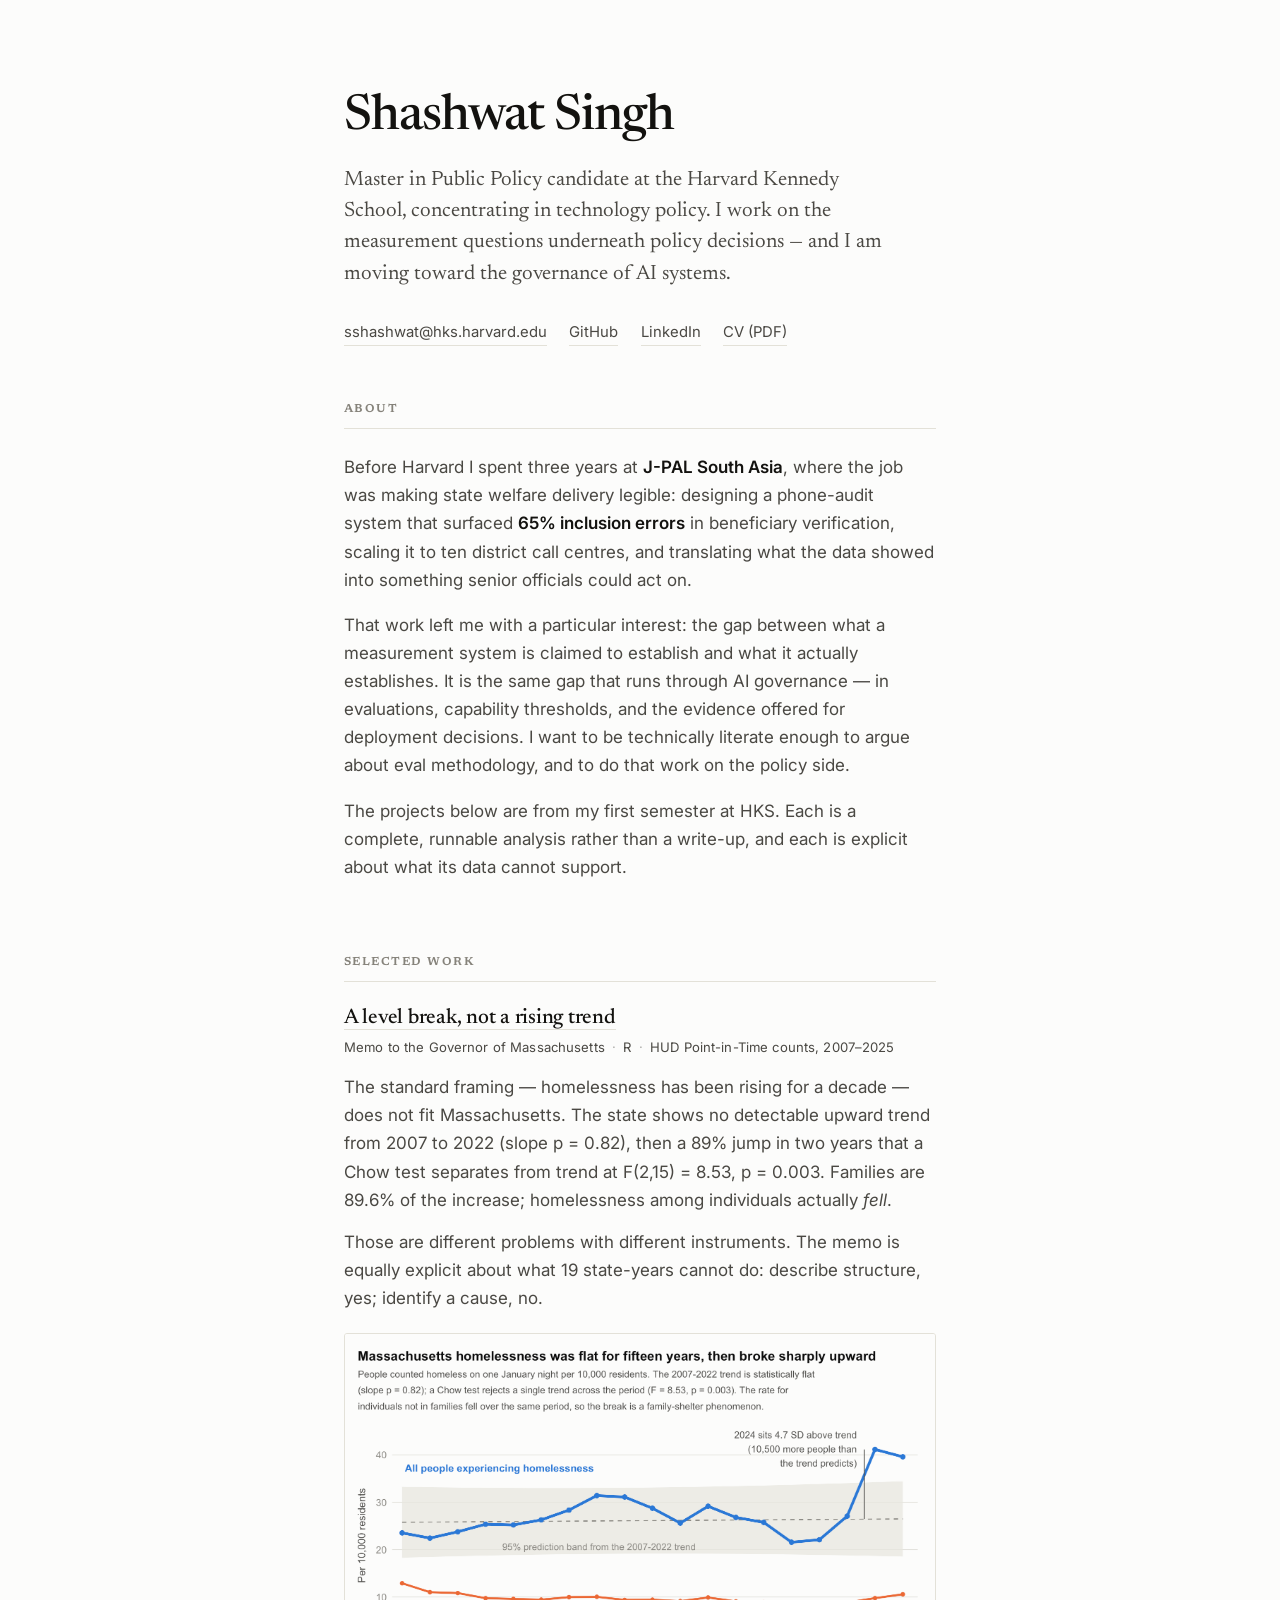
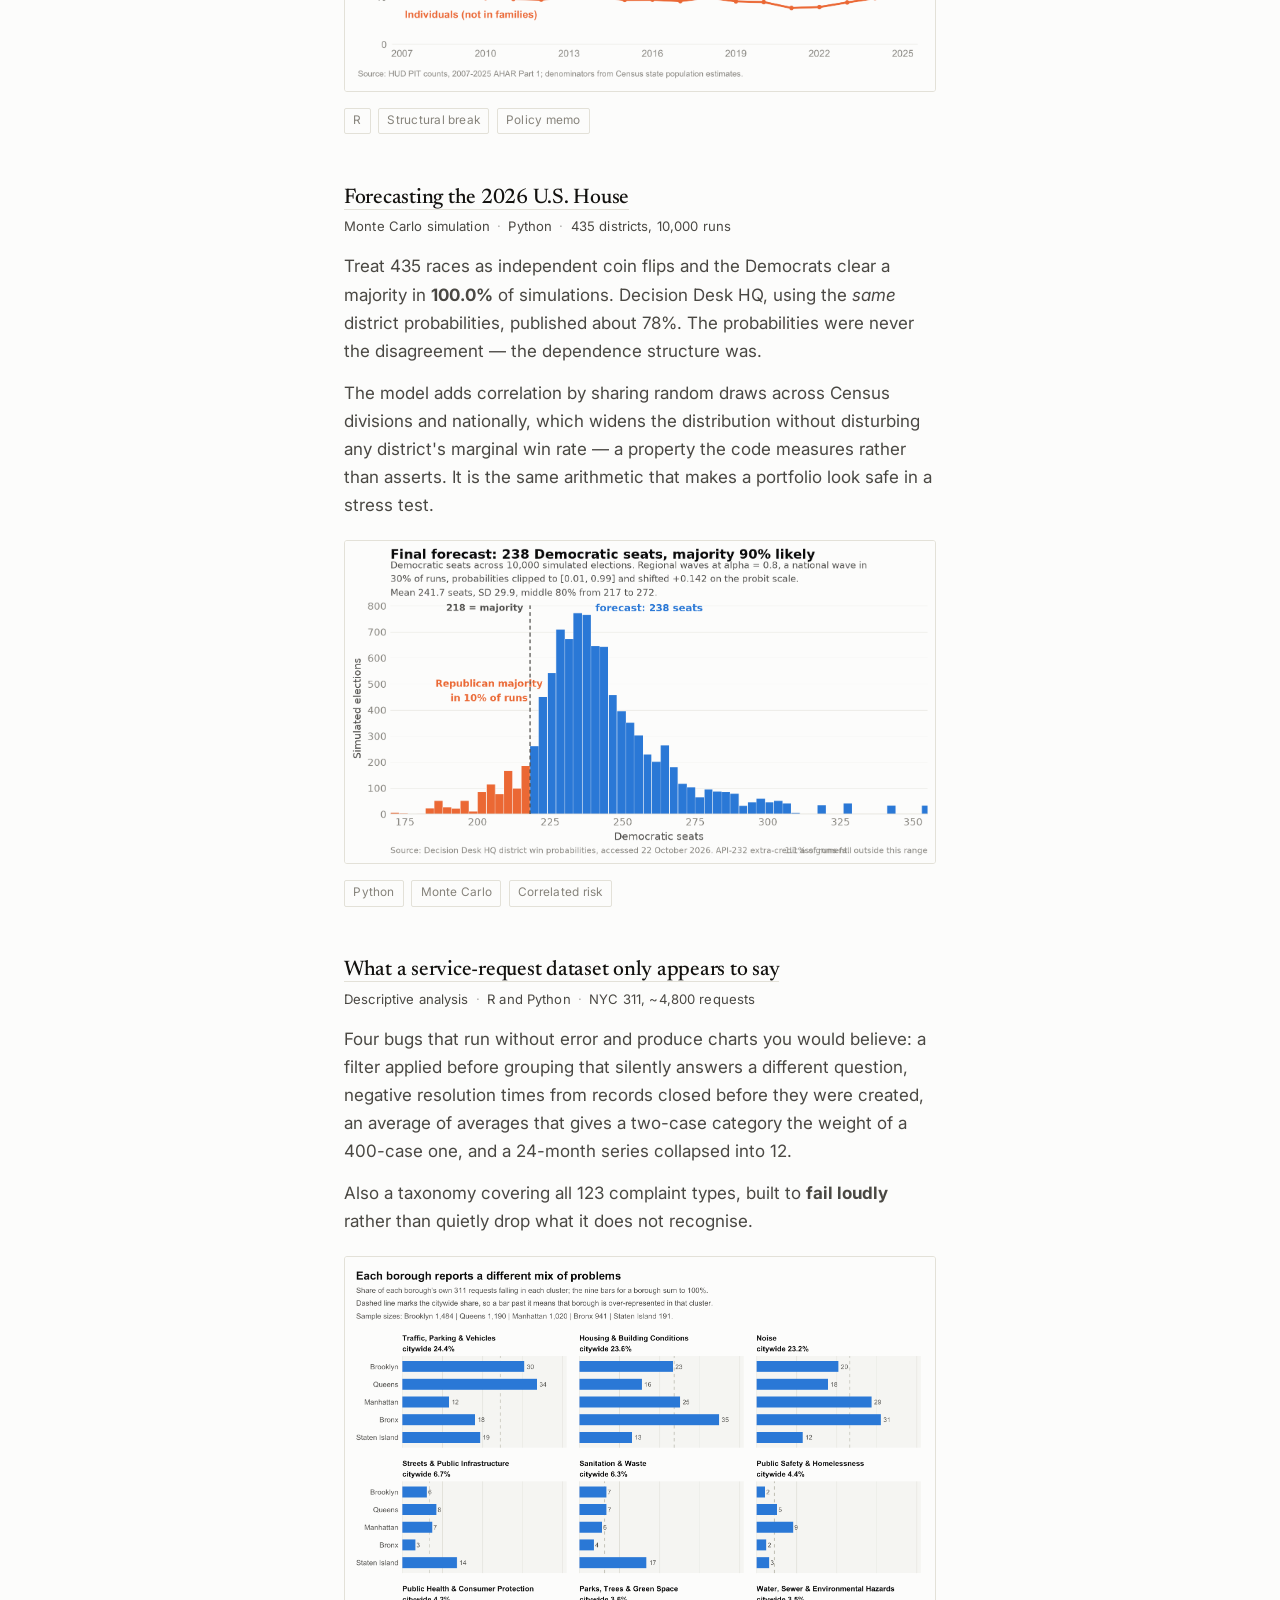
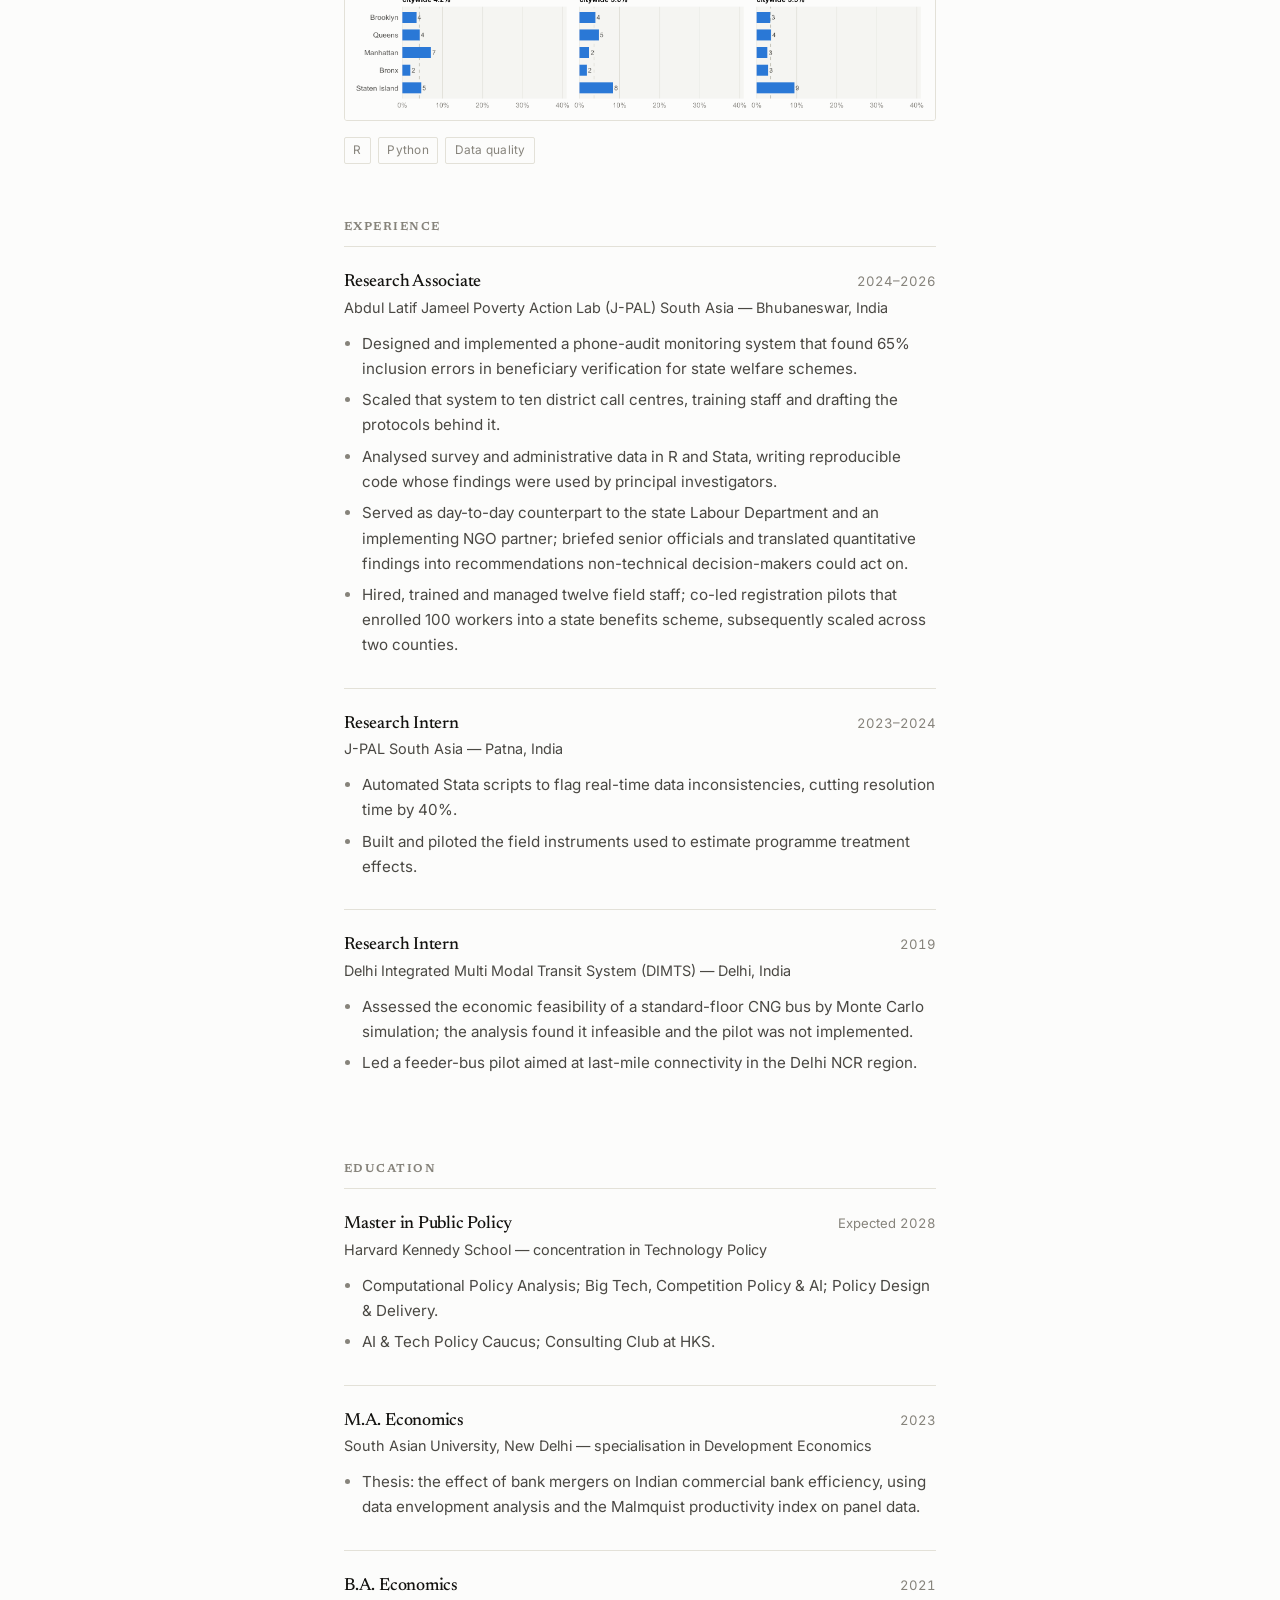
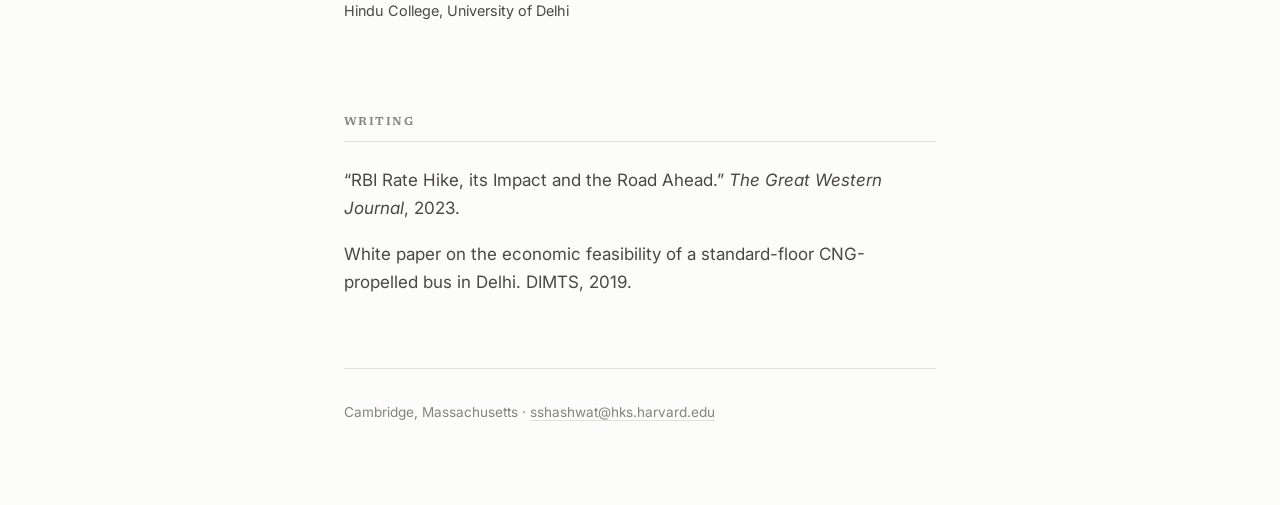
==== index.html @ 0c6632b8 "Initial commit" ====
<!doctype html>
<html lang="en">
<head>
<meta charset="utf-8">
<meta name="viewport" content="width=device-width, initial-scale=1">
<title>Shashwat Singh</title>
<meta name="description" content="Master in Public Policy candidate at the Harvard Kennedy School, working on technology policy and the measurement questions underneath it.">
<meta property="og:title" content="Shashwat Singh">
<meta property="og:description" content="Technology policy, quantitative evidence, and the governance of AI systems.">
<meta property="og:type" content="website">
<link rel="preconnect" href="https://fonts.googleapis.com">
<link rel="preconnect" href="https://fonts.gstatic.com" crossorigin>
<link href="https://fonts.googleapis.com/css2?family=Newsreader:ital,opsz,wght@0,6..72,400;0,6..72,500;0,6..72,600;1,6..72,400&family=Inter:wght@400;500;600&display=swap" rel="stylesheet">
<style>
:root{
  --surface:#fcfcfb; --surface-2:#f5f4f0; --ink:#13120f; --ink-2:#4a4843;
  --muted:#86837b; --rule:#e3e1d8; --accent:#2a78d6; --accent-2:#c4551f;
  --serif:"Newsreader",Georgia,"Times New Roman",serif;
  --sans:"Inter",-apple-system,BlinkMacSystemFont,"Segoe UI",Helvetica,Arial,sans-serif;
  --measure:40rem;
}
@media (prefers-color-scheme:dark){
  :root{
    --surface:#14140f; --surface-2:#1d1d17; --ink:#f2f0e9; --ink-2:#c3c0b5;
    --muted:#8b8880; --rule:#2f2f27; --accent:#7eb0ef; --accent-2:#e6904f;
  }
}
*{box-sizing:border-box}
html{-webkit-text-size-adjust:100%}
body{
  margin:0; background:var(--surface); color:var(--ink);
  font-family:var(--sans); font-size:17px; line-height:1.65;
  -webkit-font-smoothing:antialiased; font-feature-settings:"kern","liga";
}
.wrap{max-width:var(--measure); margin:0 auto; padding:0 1.5rem}
a{color:var(--accent); text-decoration:none; border-bottom:1px solid transparent; transition:border-color .15s ease}
a:hover{border-bottom-color:currentColor}
h1,h2,h3{font-family:var(--serif); font-weight:500; letter-spacing:-.012em; line-height:1.2; margin:0}

/* ---------- header ---------- */
header{padding:5.5rem 0 0}
h1{font-size:clamp(2.3rem,6.5vw,3.1rem); letter-spacing:-.022em}
.standfirst{
  font-family:var(--serif); font-size:clamp(1.12rem,2.6vw,1.3rem); line-height:1.5;
  color:var(--ink-2); margin:1.1rem 0 0; max-width:34rem;
}
.links{display:flex; flex-wrap:wrap; gap:.4rem 1.4rem; margin:1.9rem 0 0; font-size:.93rem}
.links a{color:var(--ink-2); border-bottom:1px solid var(--rule)}
.links a:hover{color:var(--accent); border-bottom-color:var(--accent)}

/* ---------- sections ---------- */
section{padding:3.6rem 0 0}
.label{
  font-size:.72rem; font-weight:600; letter-spacing:.13em; text-transform:uppercase;
  color:var(--muted); margin:0 0 1.5rem; padding-bottom:.7rem; border-bottom:1px solid var(--rule);
}
p{margin:0 0 1.1rem}
.prose{color:var(--ink-2)}
.prose strong{color:var(--ink); font-weight:600}

/* ---------- work ---------- */
.work{display:flex; flex-direction:column; gap:3.2rem}
.item h3{font-size:1.32rem; margin-bottom:.1rem}
.item h3 a{color:var(--ink); border-bottom:1px solid var(--rule)}
.item h3 a:hover{color:var(--accent); border-bottom-color:var(--accent)}
.meta{font-size:.82rem; color:var(--muted); margin:.35rem 0 .9rem; letter-spacing:.01em}
.meta .dot{opacity:.45; padding:0 .45rem}
.item p{color:var(--ink-2); margin-bottom:.9rem}
.thumb{
  display:block; margin:1.3rem 0 0; border:1px solid var(--rule); border-radius:3px;
  overflow:hidden; background:var(--surface-2);
}
.thumb img{display:block; width:100%; height:auto}
@media (prefers-color-scheme:dark){ .thumb img{opacity:.9} }
.tags{display:flex; flex-wrap:wrap; gap:.45rem; margin:1rem 0 0}
.tag{
  font-size:.74rem; letter-spacing:.02em; color:var(--muted);
  border:1px solid var(--rule); border-radius:2px; padding:.16rem .52rem;
}

/* ---------- experience ---------- */
.role{padding:1.5rem 0; border-top:1px solid var(--rule)}
.role:first-of-type{border-top:0; padding-top:0}
.role-head{display:flex; flex-wrap:wrap; justify-content:space-between; gap:.2rem 1rem; align-items:baseline}
.role-head h3{font-size:1.1rem}
.years{font-size:.82rem; color:var(--muted); font-variant-numeric:tabular-nums; white-space:nowrap}
.org{font-size:.9rem; color:var(--ink-2); margin:.15rem 0 .7rem}
.role ul{margin:0; padding-left:1.1rem; color:var(--ink-2); font-size:.95rem}
.role li{margin:0 0 .4rem}
.role li::marker{color:var(--muted)}

/* ---------- footer ---------- */
footer{margin-top:4.5rem; padding:2rem 0 4rem; border-top:1px solid var(--rule); color:var(--muted); font-size:.85rem}
footer a{color:var(--muted); border-bottom:1px solid var(--rule)}
footer a:hover{color:var(--accent)}
</style>
</head>
<body>
<div class="wrap">

<header>
  <h1>Shashwat Singh</h1>
  <p class="standfirst">
    Master in Public Policy candidate at the Harvard Kennedy School, concentrating in
    technology policy. I work on the measurement questions underneath policy decisions
    &mdash; and I am moving toward the governance of AI systems.
  </p>
  <nav class="links">
    <a href="mailto:sshashwat@hks.harvard.edu">sshashwat@hks.harvard.edu</a>
    <a href="https://github.com/shashwat6singh">GitHub</a>
    <a href="https://www.linkedin.com/in/shashwat-singh-27774a21">LinkedIn</a>
    <a href="assets/Shashwat_Singh_CV.pdf">CV&nbsp;(PDF)</a>
  </nav>
</header>

<section>
  <h2 class="label">About</h2>
  <div class="prose">
    <p>
      Before Harvard I spent three years at <strong>J-PAL South Asia</strong>, where the job
      was making state welfare delivery legible: designing a phone-audit system that
      surfaced <strong>65% inclusion errors</strong> in beneficiary verification, scaling it
      to ten district call centres, and translating what the data showed into something
      senior officials could act on.
    </p>
    <p>
      That work left me with a particular interest: the gap between what a measurement
      system is claimed to establish and what it actually establishes. It is the same gap
      that runs through AI governance &mdash; in evaluations, capability thresholds, and the
      evidence offered for deployment decisions. I want to be technically literate enough
      to argue about eval methodology, and to do that work on the policy side.
    </p>
    <p>
      The projects below are from my first semester at HKS. Each is a complete, runnable
      analysis rather than a write-up, and each is explicit about what its data cannot
      support.
    </p>
  </div>
</section>

<section>
  <h2 class="label">Selected work</h2>
  <div class="work">

    <article class="item">
      <h3><a href="https://github.com/shashwat6singh/ma-homelessness-trend-break">A level break, not a rising trend</a></h3>
      <p class="meta">Memo to the Governor of Massachusetts<span class="dot">&middot;</span>R<span class="dot">&middot;</span>HUD Point-in-Time counts, 2007&ndash;2025</p>
      <p>
        The standard framing &mdash; homelessness has been rising for a decade &mdash; does not
        fit Massachusetts. The state shows no detectable upward trend from 2007 to 2022
        (slope p = 0.82), then a 89% jump in two years that a Chow test separates from
        trend at F(2,15) = 8.53, p = 0.003. Families are 89.6% of the increase; homelessness
        among individuals actually <em>fell</em>.
      </p>
      <p>
        Those are different problems with different instruments. The memo is equally
        explicit about what 19 state-years cannot do: describe structure, yes; identify a
        cause, no.
      </p>
      <a class="thumb" href="https://github.com/shashwat6singh/ma-homelessness-trend-break">
        <img src="assets/homelessness.png" alt="Massachusetts homelessness rate per 10,000 residents, 2007 to 2025, flat until 2022 then breaking sharply above the pre-2023 prediction band" loading="lazy">
      </a>
      <div class="tags"><span class="tag">R</span><span class="tag">Structural break</span><span class="tag">Policy memo</span></div>
    </article>

    <article class="item">
      <h3><a href="https://github.com/shashwat6singh/house-2026-forecast">Forecasting the 2026 U.S. House</a></h3>
      <p class="meta">Monte Carlo simulation<span class="dot">&middot;</span>Python<span class="dot">&middot;</span>435 districts, 10,000 runs</p>
      <p>
        Treat 435 races as independent coin flips and the Democrats clear a majority in
        <strong>100.0%</strong> of simulations. Decision Desk HQ, using the <em>same</em>
        district probabilities, published about 78%. The probabilities were never the
        disagreement &mdash; the dependence structure was.
      </p>
      <p>
        The model adds correlation by sharing random draws across Census divisions and
        nationally, which widens the distribution without disturbing any district's
        marginal win rate &mdash; a property the code measures rather than asserts. It is the
        same arithmetic that makes a portfolio look safe in a stress test.
      </p>
      <a class="thumb" href="https://github.com/shashwat6singh/house-2026-forecast">
        <img src="assets/house-forecast.png" alt="Histogram of Democratic seats across 10,000 simulated elections, centred near 238 with runs below the 218-seat majority line shaded" loading="lazy">
      </a>
      <div class="tags"><span class="tag">Python</span><span class="tag">Monte Carlo</span><span class="tag">Correlated risk</span></div>
    </article>

    <article class="item">
      <h3><a href="https://github.com/shashwat6singh/nyc-311-service-delivery">What a service-request dataset only appears to say</a></h3>
      <p class="meta">Descriptive analysis<span class="dot">&middot;</span>R and Python<span class="dot">&middot;</span>NYC 311, ~4,800 requests</p>
      <p>
        Four bugs that run without error and produce charts you would believe: a filter
        applied before grouping that silently answers a different question, negative
        resolution times from records closed before they were created, an average of
        averages that gives a two-case category the weight of a 400-case one, and a
        24-month series collapsed into 12.
      </p>
      <p>
        Also a taxonomy covering all 123 complaint types, built to <strong>fail loudly</strong>
        rather than quietly drop what it does not recognise.
      </p>
      <a class="thumb" href="https://github.com/shashwat6singh/nyc-311-service-delivery">
        <img src="assets/nyc311.png" alt="Nine small-multiple panels showing each New York borough's share of 311 requests by complaint cluster against a citywide reference line" loading="lazy">
      </a>
      <div class="tags"><span class="tag">R</span><span class="tag">Python</span><span class="tag">Data quality</span></div>
    </article>

  </div>
</section>

<section>
  <h2 class="label">Experience</h2>

  <div class="role">
    <div class="role-head">
      <h3>Research Associate</h3>
      <span class="years">2024&ndash;2026</span>
    </div>
    <p class="org">Abdul Latif Jameel Poverty Action Lab (J-PAL) South Asia &mdash; Bhubaneswar, India</p>
    <ul>
      <li>Designed and implemented a phone-audit monitoring system that found 65% inclusion errors in beneficiary verification for state welfare schemes.</li>
      <li>Scaled that system to ten district call centres, training staff and drafting the protocols behind it.</li>
      <li>Analysed survey and administrative data in R and Stata, writing reproducible code whose findings were used by principal investigators.</li>
      <li>Served as day-to-day counterpart to the state Labour Department and an implementing NGO partner; briefed senior officials and translated quantitative findings into recommendations non-technical decision-makers could act on.</li>
      <li>Hired, trained and managed twelve field staff; co-led registration pilots that enrolled 100 workers into a state benefits scheme, subsequently scaled across two counties.</li>
    </ul>
  </div>

  <div class="role">
    <div class="role-head">
      <h3>Research Intern</h3>
      <span class="years">2023&ndash;2024</span>
    </div>
    <p class="org">J-PAL South Asia &mdash; Patna, India</p>
    <ul>
      <li>Automated Stata scripts to flag real-time data inconsistencies, cutting resolution time by 40%.</li>
      <li>Built and piloted the field instruments used to estimate programme treatment effects.</li>
    </ul>
  </div>

  <div class="role">
    <div class="role-head">
      <h3>Research Intern</h3>
      <span class="years">2019</span>
    </div>
    <p class="org">Delhi Integrated Multi Modal Transit System (DIMTS) &mdash; Delhi, India</p>
    <ul>
      <li>Assessed the economic feasibility of a standard-floor CNG bus by Monte Carlo simulation; the analysis found it infeasible and the pilot was not implemented.</li>
      <li>Led a feeder-bus pilot aimed at last-mile connectivity in the Delhi NCR region.</li>
    </ul>
  </div>
</section>

<section>
  <h2 class="label">Education</h2>
  <div class="role">
    <div class="role-head">
      <h3>Master in Public Policy</h3>
      <span class="years">Expected 2028</span>
    </div>
    <p class="org">Harvard Kennedy School &mdash; concentration in Technology Policy</p>
    <ul>
      <li>Computational Policy Analysis; Big Tech, Competition Policy &amp; AI; Policy Design &amp; Delivery.</li>
      <li>AI &amp; Tech Policy Caucus; Consulting Club at HKS.</li>
    </ul>
  </div>
  <div class="role">
    <div class="role-head">
      <h3>M.A. Economics</h3>
      <span class="years">2023</span>
    </div>
    <p class="org">South Asian University, New Delhi &mdash; specialisation in Development Economics</p>
    <ul>
      <li>Thesis: the effect of bank mergers on Indian commercial bank efficiency, using data envelopment analysis and the Malmquist productivity index on panel data.</li>
    </ul>
  </div>
  <div class="role">
    <div class="role-head">
      <h3>B.A. Economics</h3>
      <span class="years">2021</span>
    </div>
    <p class="org">Hindu College, University of Delhi</p>
  </div>
</section>

<section>
  <h2 class="label">Writing</h2>
  <div class="prose">
    <p>
      &ldquo;RBI Rate Hike, its Impact and the Road Ahead.&rdquo;
      <em>The Great Western Journal</em>, 2023.
    </p>
    <p>
      White paper on the economic feasibility of a standard-floor CNG-propelled bus in
      Delhi. DIMTS, 2019.
    </p>
  </div>
</section>

<footer>
  <p>
    Cambridge, Massachusetts &middot;
    <a href="mailto:sshashwat@hks.harvard.edu">sshashwat@hks.harvard.edu</a>
  </p>
</footer>

</div>
</body>
</html>
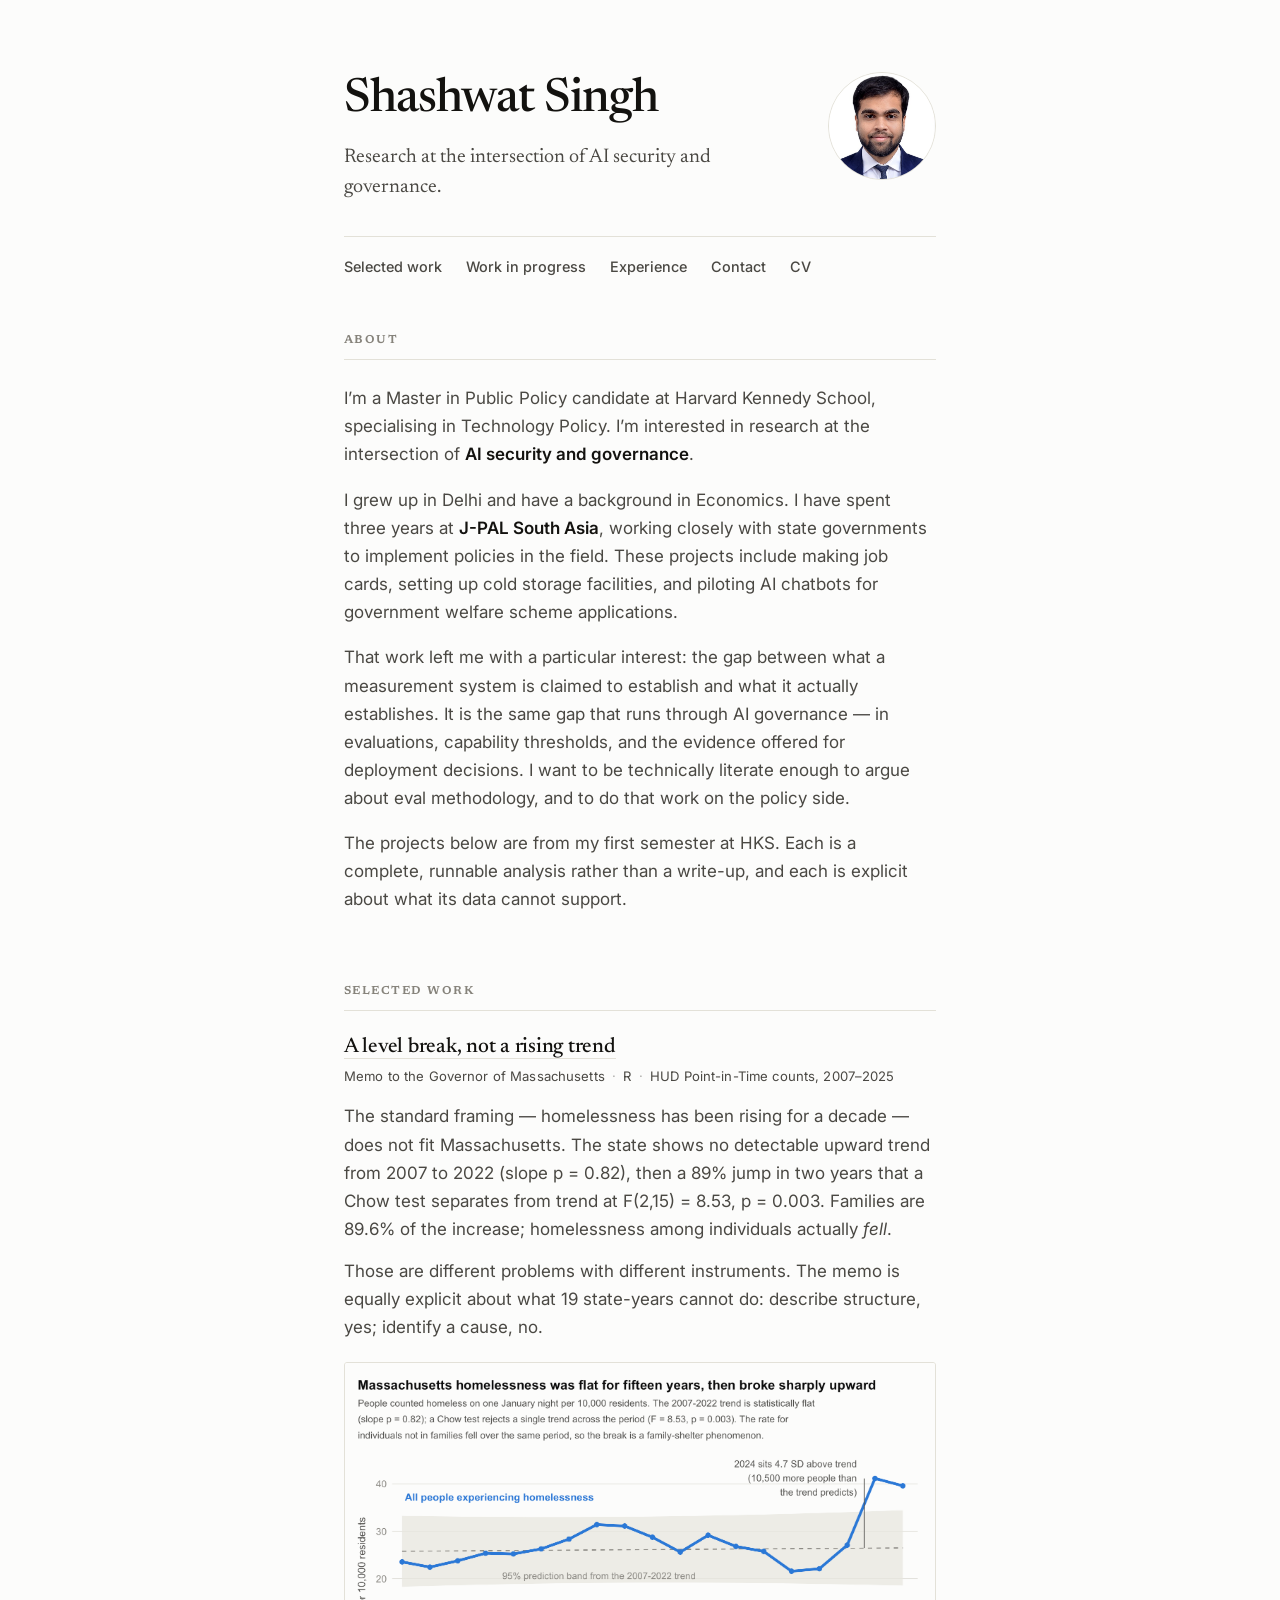
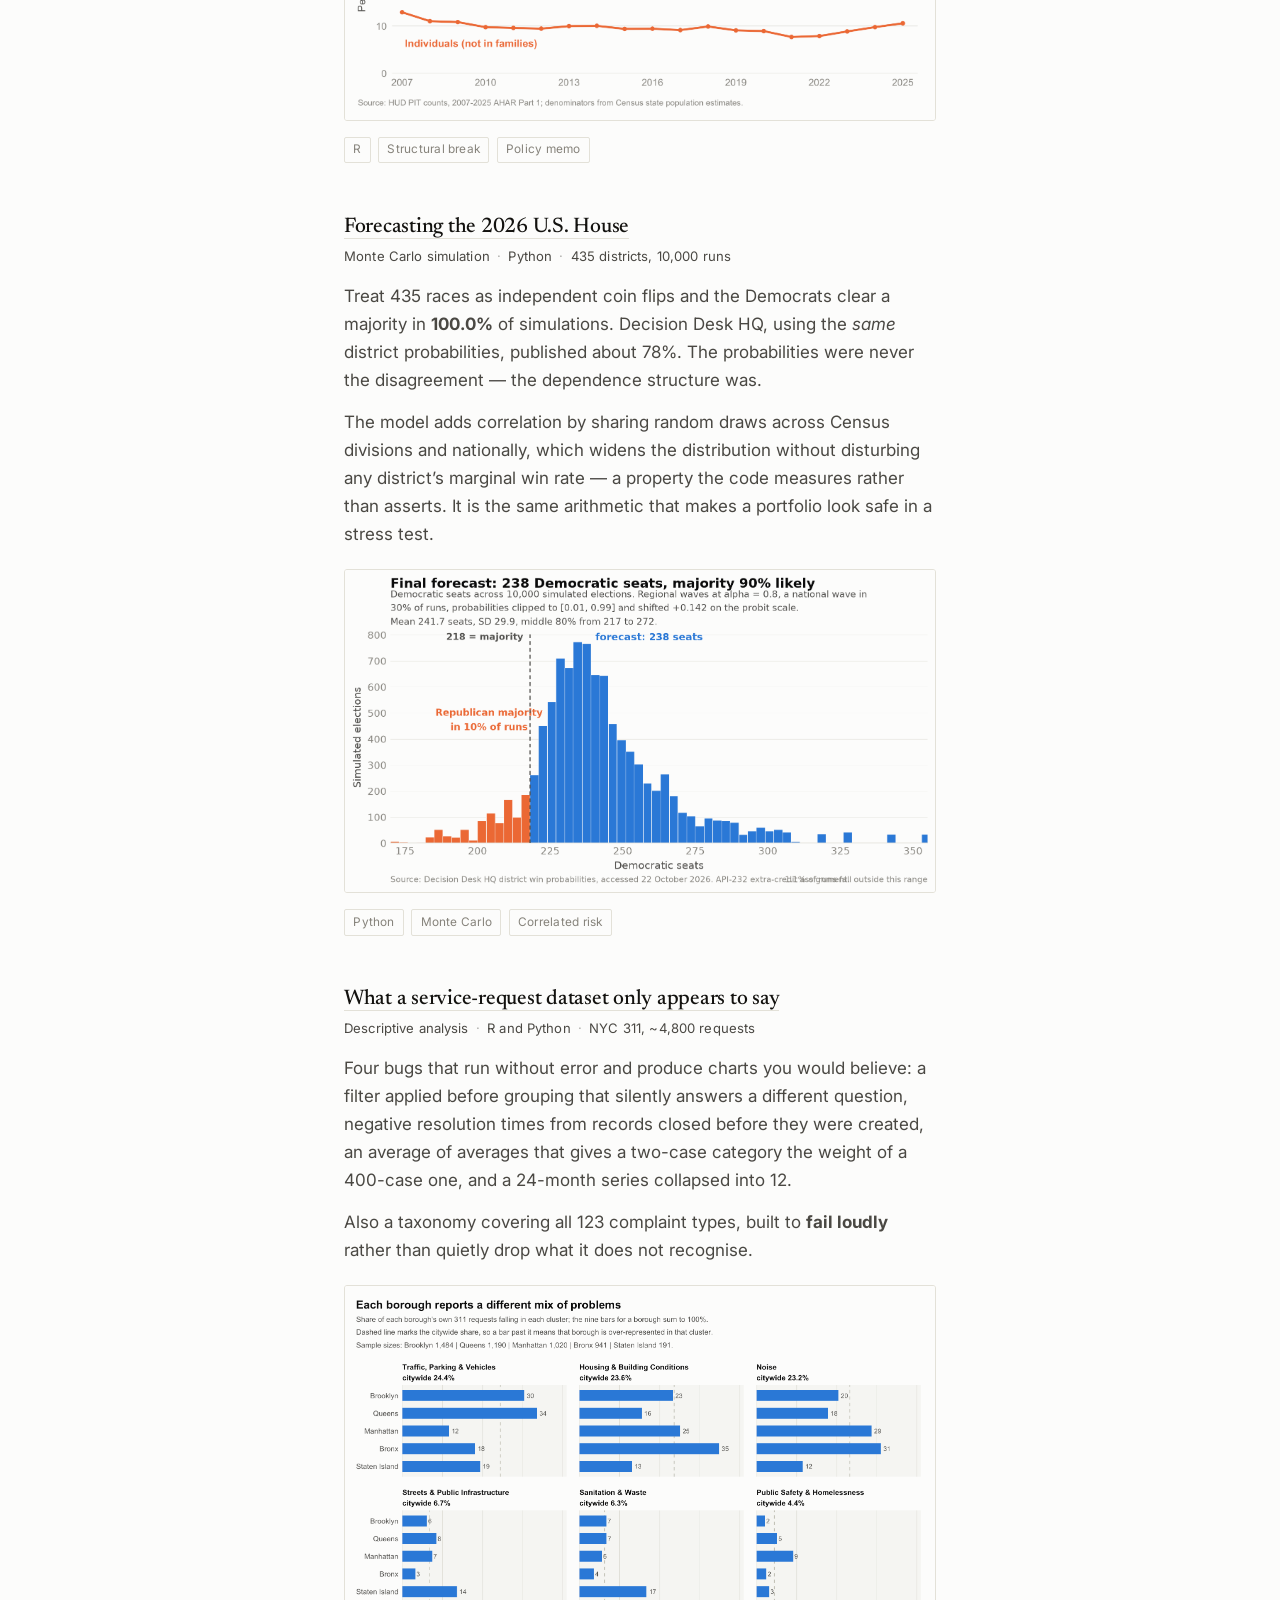
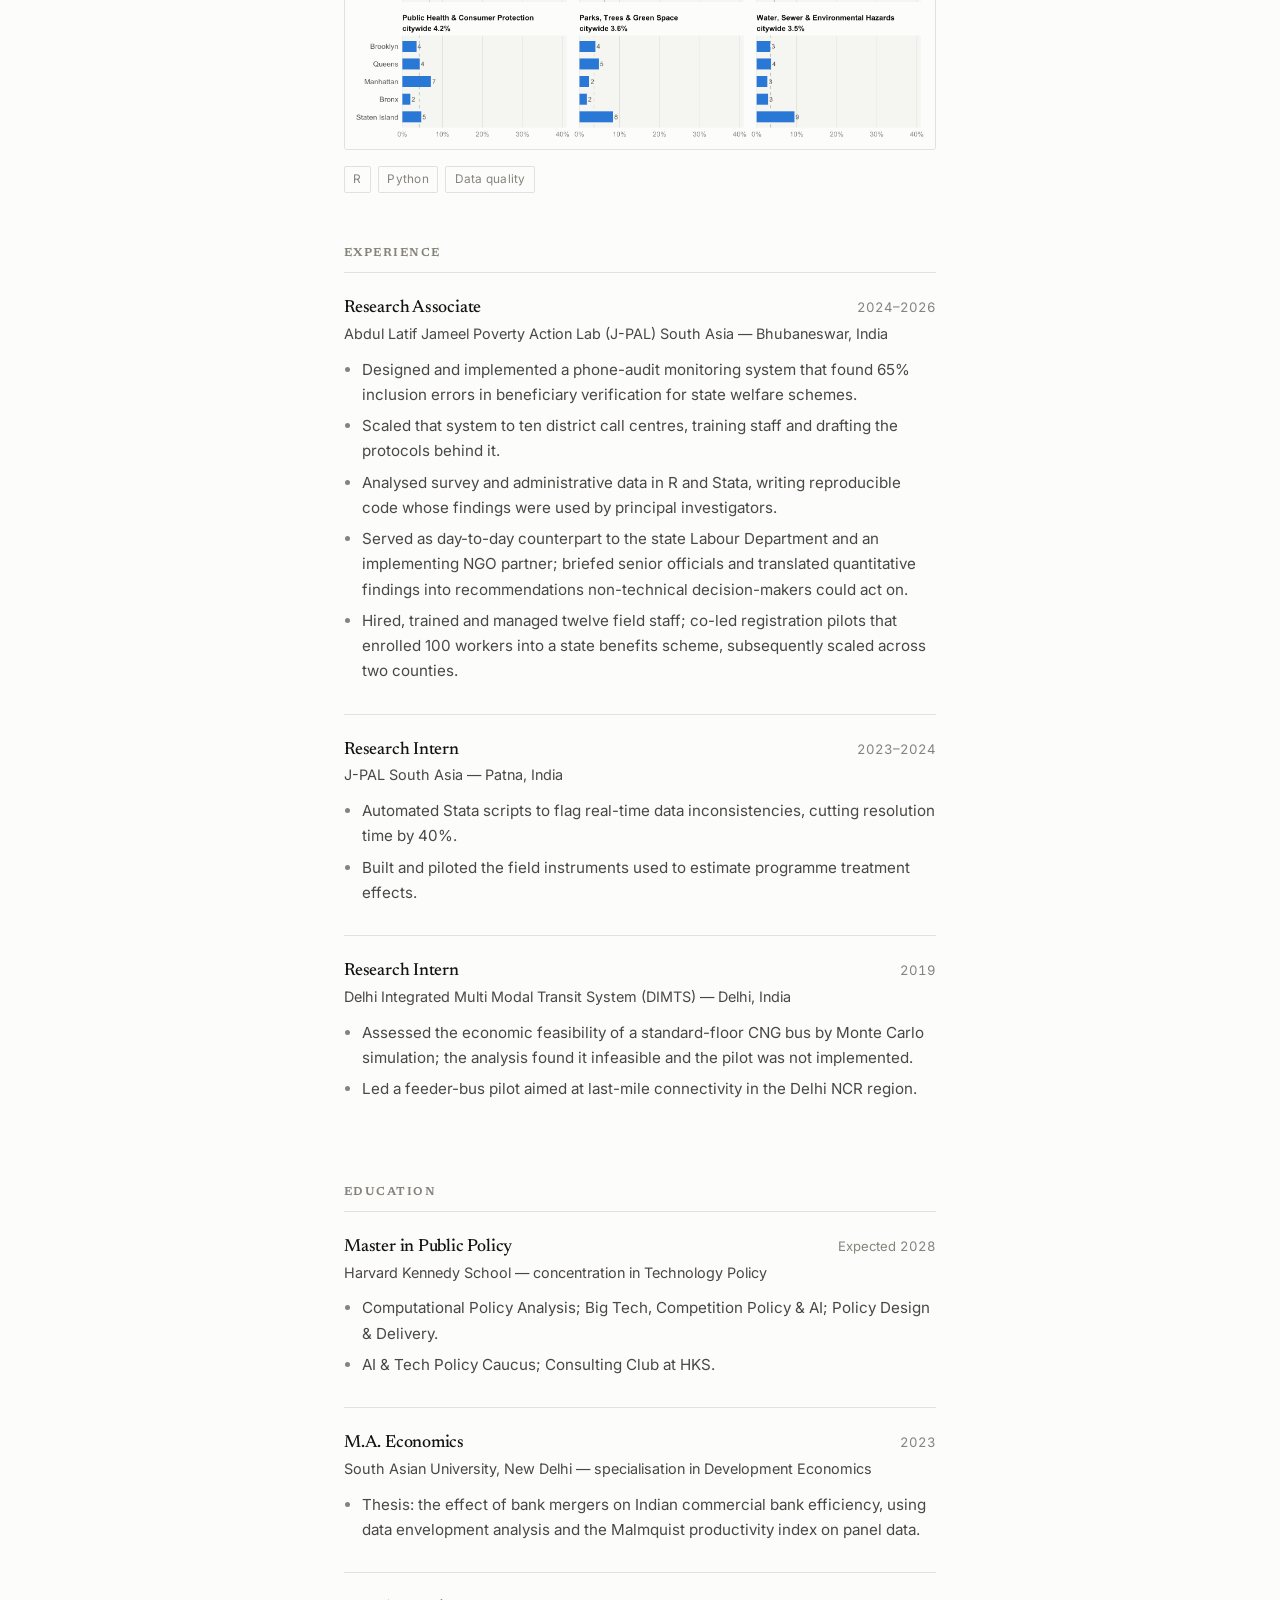
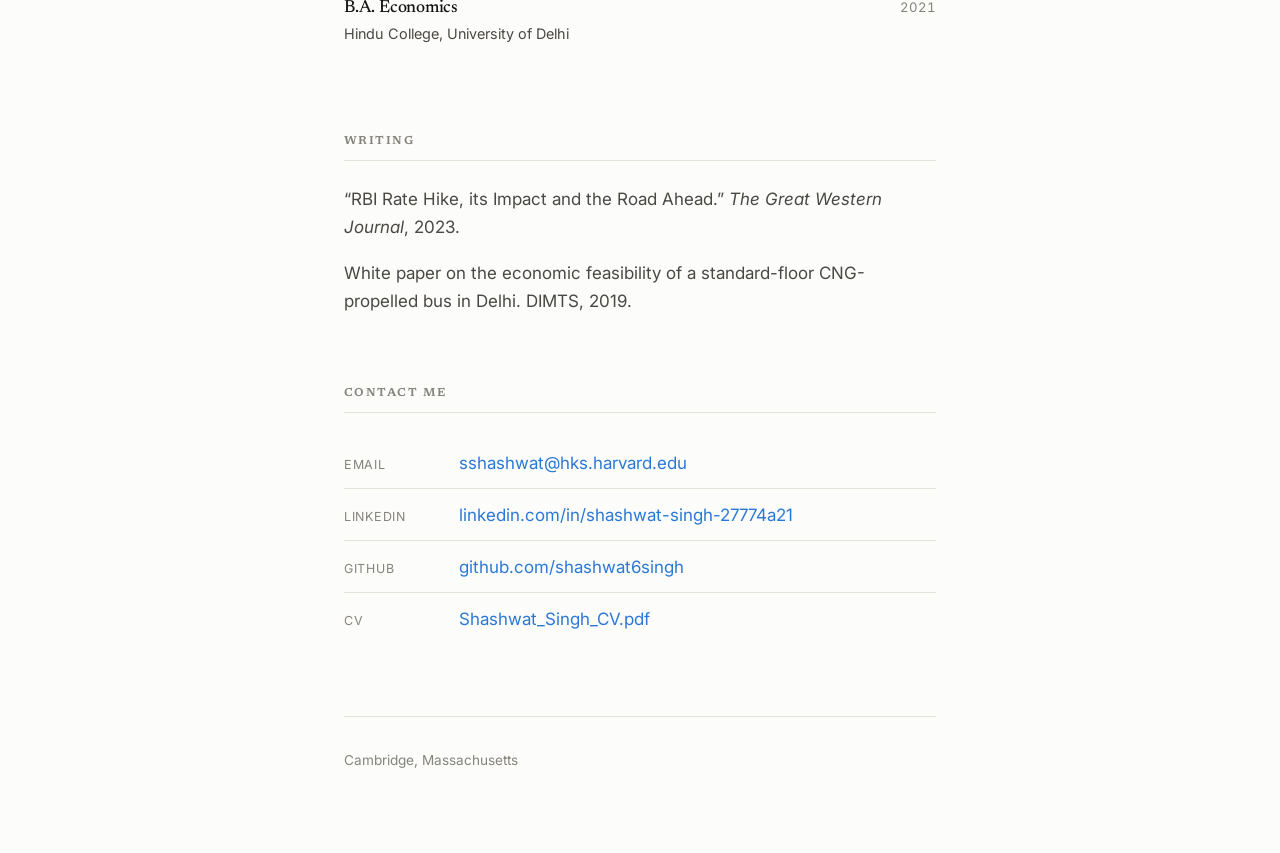
==== commit 509a5989: "Add portrait, top navigation, contact section and work-in-progress page; update About" ====
--- a/index.html
+++ b/index.html
@@ -4,124 +4,52 @@
 <meta charset="utf-8">
 <meta name="viewport" content="width=device-width, initial-scale=1">
 <title>Shashwat Singh</title>
-<meta name="description" content="Master in Public Policy candidate at the Harvard Kennedy School, working on technology policy and the measurement questions underneath it.">
+<meta name="description" content="Master in Public Policy candidate at Harvard Kennedy School, specialising in Technology Policy. Research at the intersection of AI security and governance.">
 <meta property="og:title" content="Shashwat Singh">
-<meta property="og:description" content="Technology policy, quantitative evidence, and the governance of AI systems.">
+<meta property="og:description" content="Research at the intersection of AI security and governance.">
+<meta property="og:image" content="https://shashwat6singh.github.io/assets/shashwat.jpg">
 <meta property="og:type" content="website">
 <link rel="preconnect" href="https://fonts.googleapis.com">
 <link rel="preconnect" href="https://fonts.gstatic.com" crossorigin>
 <link href="https://fonts.googleapis.com/css2?family=Newsreader:ital,opsz,wght@0,6..72,400;0,6..72,500;0,6..72,600;1,6..72,400&family=Inter:wght@400;500;600&display=swap" rel="stylesheet">
-<style>
-:root{
-  --surface:#fcfcfb; --surface-2:#f5f4f0; --ink:#13120f; --ink-2:#4a4843;
-  --muted:#86837b; --rule:#e3e1d8; --accent:#2a78d6; --accent-2:#c4551f;
-  --serif:"Newsreader",Georgia,"Times New Roman",serif;
-  --sans:"Inter",-apple-system,BlinkMacSystemFont,"Segoe UI",Helvetica,Arial,sans-serif;
-  --measure:40rem;
-}
-@media (prefers-color-scheme:dark){
-  :root{
-    --surface:#14140f; --surface-2:#1d1d17; --ink:#f2f0e9; --ink-2:#c3c0b5;
-    --muted:#8b8880; --rule:#2f2f27; --accent:#7eb0ef; --accent-2:#e6904f;
-  }
-}
-*{box-sizing:border-box}
-html{-webkit-text-size-adjust:100%}
-body{
-  margin:0; background:var(--surface); color:var(--ink);
-  font-family:var(--sans); font-size:17px; line-height:1.65;
-  -webkit-font-smoothing:antialiased; font-feature-settings:"kern","liga";
-}
-.wrap{max-width:var(--measure); margin:0 auto; padding:0 1.5rem}
-a{color:var(--accent); text-decoration:none; border-bottom:1px solid transparent; transition:border-color .15s ease}
-a:hover{border-bottom-color:currentColor}
-h1,h2,h3{font-family:var(--serif); font-weight:500; letter-spacing:-.012em; line-height:1.2; margin:0}
-
-/* ---------- header ---------- */
-header{padding:5.5rem 0 0}
-h1{font-size:clamp(2.3rem,6.5vw,3.1rem); letter-spacing:-.022em}
-.standfirst{
-  font-family:var(--serif); font-size:clamp(1.12rem,2.6vw,1.3rem); line-height:1.5;
-  color:var(--ink-2); margin:1.1rem 0 0; max-width:34rem;
-}
-.links{display:flex; flex-wrap:wrap; gap:.4rem 1.4rem; margin:1.9rem 0 0; font-size:.93rem}
-.links a{color:var(--ink-2); border-bottom:1px solid var(--rule)}
-.links a:hover{color:var(--accent); border-bottom-color:var(--accent)}
-
-/* ---------- sections ---------- */
-section{padding:3.6rem 0 0}
-.label{
-  font-size:.72rem; font-weight:600; letter-spacing:.13em; text-transform:uppercase;
-  color:var(--muted); margin:0 0 1.5rem; padding-bottom:.7rem; border-bottom:1px solid var(--rule);
-}
-p{margin:0 0 1.1rem}
-.prose{color:var(--ink-2)}
-.prose strong{color:var(--ink); font-weight:600}
-
-/* ---------- work ---------- */
-.work{display:flex; flex-direction:column; gap:3.2rem}
-.item h3{font-size:1.32rem; margin-bottom:.1rem}
-.item h3 a{color:var(--ink); border-bottom:1px solid var(--rule)}
-.item h3 a:hover{color:var(--accent); border-bottom-color:var(--accent)}
-.meta{font-size:.82rem; color:var(--muted); margin:.35rem 0 .9rem; letter-spacing:.01em}
-.meta .dot{opacity:.45; padding:0 .45rem}
-.item p{color:var(--ink-2); margin-bottom:.9rem}
-.thumb{
-  display:block; margin:1.3rem 0 0; border:1px solid var(--rule); border-radius:3px;
-  overflow:hidden; background:var(--surface-2);
-}
-.thumb img{display:block; width:100%; height:auto}
-@media (prefers-color-scheme:dark){ .thumb img{opacity:.9} }
-.tags{display:flex; flex-wrap:wrap; gap:.45rem; margin:1rem 0 0}
-.tag{
-  font-size:.74rem; letter-spacing:.02em; color:var(--muted);
-  border:1px solid var(--rule); border-radius:2px; padding:.16rem .52rem;
-}
-
-/* ---------- experience ---------- */
-.role{padding:1.5rem 0; border-top:1px solid var(--rule)}
-.role:first-of-type{border-top:0; padding-top:0}
-.role-head{display:flex; flex-wrap:wrap; justify-content:space-between; gap:.2rem 1rem; align-items:baseline}
-.role-head h3{font-size:1.1rem}
-.years{font-size:.82rem; color:var(--muted); font-variant-numeric:tabular-nums; white-space:nowrap}
-.org{font-size:.9rem; color:var(--ink-2); margin:.15rem 0 .7rem}
-.role ul{margin:0; padding-left:1.1rem; color:var(--ink-2); font-size:.95rem}
-.role li{margin:0 0 .4rem}
-.role li::marker{color:var(--muted)}
-
-/* ---------- footer ---------- */
-footer{margin-top:4.5rem; padding:2rem 0 4rem; border-top:1px solid var(--rule); color:var(--muted); font-size:.85rem}
-footer a{color:var(--muted); border-bottom:1px solid var(--rule)}
-footer a:hover{color:var(--accent)}
-</style>
+<link rel="stylesheet" href="style.css">
 </head>
 <body>
 <div class="wrap">
 
 <header>
-  <h1>Shashwat Singh</h1>
-  <p class="standfirst">
-    Master in Public Policy candidate at the Harvard Kennedy School, concentrating in
-    technology policy. I work on the measurement questions underneath policy decisions
-    &mdash; and I am moving toward the governance of AI systems.
-  </p>
-  <nav class="links">
-    <a href="mailto:sshashwat@hks.harvard.edu">sshashwat@hks.harvard.edu</a>
-    <a href="https://github.com/shashwat6singh">GitHub</a>
-    <a href="https://www.linkedin.com/in/shashwat-singh-27774a21">LinkedIn</a>
-    <a href="assets/Shashwat_Singh_CV.pdf">CV&nbsp;(PDF)</a>
+  <div class="id">
+    <div class="id-text">
+      <h1>Shashwat Singh</h1>
+      <p class="standfirst">
+        Research at the intersection of AI security and governance.
+      </p>
+    </div>
+    <img class="portrait" src="assets/shashwat.jpg" width="108" height="108"
+         alt="Portrait of Shashwat Singh">
+  </div>
+  <nav class="nav">
+    <a href="#work">Selected work</a>
+    <a href="work-in-progress.html">Work in progress</a>
+    <a href="#experience">Experience</a>
+    <a href="#contact">Contact</a>
+    <a href="assets/Shashwat_Singh_CV.pdf">CV</a>
   </nav>
 </header>
 
-<section>
+<section id="about">
   <h2 class="label">About</h2>
   <div class="prose">
     <p>
-      Before Harvard I spent three years at <strong>J-PAL South Asia</strong>, where the job
-      was making state welfare delivery legible: designing a phone-audit system that
-      surfaced <strong>65% inclusion errors</strong> in beneficiary verification, scaling it
-      to ten district call centres, and translating what the data showed into something
-      senior officials could act on.
+      I&rsquo;m a Master in Public Policy candidate at Harvard Kennedy School, specialising
+      in Technology Policy. I&rsquo;m interested in research at the intersection of
+      <strong>AI security and governance</strong>.
+    </p>
+    <p>
+      I grew up in Delhi and have a background in Economics. I have spent three years at
+      <strong>J-PAL South Asia</strong>, working closely with state governments to implement
+      policies in the field. These projects include making job cards, setting up cold storage
+      facilities, and piloting AI chatbots for government welfare scheme applications.
     </p>
     <p>
       That work left me with a particular interest: the gap between what a measurement
@@ -138,7 +66,7 @@
   </div>
 </section>
 
-<section>
+<section id="work">
   <h2 class="label">Selected work</h2>
   <div class="work">
 
@@ -174,7 +102,7 @@
       </p>
       <p>
         The model adds correlation by sharing random draws across Census divisions and
-        nationally, which widens the distribution without disturbing any district's
+        nationally, which widens the distribution without disturbing any district&rsquo;s
         marginal win rate &mdash; a property the code measures rather than asserts. It is the
         same arithmetic that makes a portfolio look safe in a stress test.
       </p>
@@ -207,7 +135,7 @@
   </div>
 </section>
 
-<section>
+<section id="experience">
   <h2 class="label">Experience</h2>
 
   <div class="role">
@@ -250,7 +178,7 @@
   </div>
 </section>
 
-<section>
+<section id="education">
   <h2 class="label">Education</h2>
   <div class="role">
     <div class="role-head">
@@ -282,7 +210,7 @@
   </div>
 </section>
 
-<section>
+<section id="writing">
   <h2 class="label">Writing</h2>
   <div class="prose">
     <p>
@@ -296,11 +224,22 @@
   </div>
 </section>
 
+<section id="contact">
+  <h2 class="label">Contact me</h2>
+  <ul class="contact-list">
+    <li><span class="k">Email</span>
+        <span class="v"><a href="mailto:sshashwat@hks.harvard.edu">sshashwat@hks.harvard.edu</a></span></li>
+    <li><span class="k">LinkedIn</span>
+        <span class="v"><a href="https://www.linkedin.com/in/shashwat-singh-27774a21">linkedin.com/in/shashwat-singh-27774a21</a></span></li>
+    <li><span class="k">GitHub</span>
+        <span class="v"><a href="https://github.com/shashwat6singh">github.com/shashwat6singh</a></span></li>
+    <li><span class="k">CV</span>
+        <span class="v"><a href="assets/Shashwat_Singh_CV.pdf">Shashwat_Singh_CV.pdf</a></span></li>
+  </ul>
+</section>
+
 <footer>
-  <p>
-    Cambridge, Massachusetts &middot;
-    <a href="mailto:sshashwat@hks.harvard.edu">sshashwat@hks.harvard.edu</a>
-  </p>
+  <p>Cambridge, Massachusetts</p>
 </footer>
 
 </div>
--- a/style.css
+++ b/style.css
@@ -0,0 +1,115 @@
+/* Shared by index.html and work-in-progress.html. */
+:root{
+  --surface:#fcfcfb; --surface-2:#f5f4f0; --ink:#13120f; --ink-2:#4a4843;
+  --muted:#86837b; --rule:#e3e1d8; --accent:#2a78d6; --accent-2:#c4551f;
+  --serif:"Newsreader",Georgia,"Times New Roman",serif;
+  --sans:"Inter",-apple-system,BlinkMacSystemFont,"Segoe UI",Helvetica,Arial,sans-serif;
+  --measure:40rem;
+}
+@media (prefers-color-scheme:dark){
+  :root{
+    --surface:#14140f; --surface-2:#1d1d17; --ink:#f2f0e9; --ink-2:#c3c0b5;
+    --muted:#8b8880; --rule:#2f2f27; --accent:#7eb0ef; --accent-2:#e6904f;
+  }
+}
+*{box-sizing:border-box}
+html{-webkit-text-size-adjust:100%; scroll-behavior:smooth}
+body{
+  margin:0; background:var(--surface); color:var(--ink);
+  font-family:var(--sans); font-size:17px; line-height:1.65;
+  -webkit-font-smoothing:antialiased; font-feature-settings:"kern","liga";
+}
+.wrap{max-width:var(--measure); margin:0 auto; padding:0 1.5rem}
+a{color:var(--accent); text-decoration:none; border-bottom:1px solid transparent; transition:border-color .15s ease}
+a:hover{border-bottom-color:currentColor}
+h1,h2,h3{font-family:var(--serif); font-weight:500; letter-spacing:-.012em; line-height:1.2; margin:0}
+
+/* ---------- header ---------- */
+header{padding:4.5rem 0 0}
+.id{display:flex; align-items:flex-start; gap:1.8rem}
+.id-text{flex:1; min-width:0}
+.portrait{
+  flex:none; width:108px; height:108px; border-radius:50%; object-fit:cover;
+  object-position:center 18%; border:1px solid var(--rule); background:var(--surface-2);
+}
+h1{font-size:clamp(2.2rem,6vw,2.95rem); letter-spacing:-.022em}
+.standfirst{
+  font-family:var(--serif); font-size:clamp(1.08rem,2.5vw,1.24rem); line-height:1.5;
+  color:var(--ink-2); margin:.9rem 0 0;
+}
+@media (max-width:33rem){
+  .id{flex-direction:column-reverse; align-items:flex-start; gap:1.3rem}
+  .portrait{width:92px; height:92px}
+}
+
+/* ---------- top navigation ---------- */
+.nav{
+  display:flex; flex-wrap:wrap; gap:.3rem 1.5rem; margin:2.1rem 0 0;
+  padding-top:1.1rem; border-top:1px solid var(--rule);
+  font-size:.9rem; font-weight:500;
+}
+.nav a{color:var(--ink-2); border-bottom:1px solid transparent}
+.nav a:hover{color:var(--accent); border-bottom-color:var(--accent)}
+
+/* ---------- sections ---------- */
+section{padding:3.4rem 0 0}
+section[id]{scroll-margin-top:1.5rem}
+.label{
+  font-size:.72rem; font-weight:600; letter-spacing:.13em; text-transform:uppercase;
+  color:var(--muted); margin:0 0 1.5rem; padding-bottom:.7rem; border-bottom:1px solid var(--rule);
+}
+p{margin:0 0 1.1rem}
+.prose{color:var(--ink-2)}
+.prose strong{color:var(--ink); font-weight:600}
+
+/* ---------- work ---------- */
+.work{display:flex; flex-direction:column; gap:3.2rem}
+.item h3{font-size:1.32rem; margin-bottom:.1rem}
+.item h3 a{color:var(--ink); border-bottom:1px solid var(--rule)}
+.item h3 a:hover{color:var(--accent); border-bottom-color:var(--accent)}
+.meta{font-size:.82rem; color:var(--muted); margin:.35rem 0 .9rem; letter-spacing:.01em}
+.meta .dot{opacity:.45; padding:0 .45rem}
+.item p{color:var(--ink-2); margin-bottom:.9rem}
+.thumb{
+  display:block; margin:1.3rem 0 0; border:1px solid var(--rule); border-radius:3px;
+  overflow:hidden; background:var(--surface-2);
+}
+.thumb img{display:block; width:100%; height:auto}
+@media (prefers-color-scheme:dark){ .thumb img{opacity:.9} }
+.tags{display:flex; flex-wrap:wrap; gap:.45rem; margin:1rem 0 0}
+.tag{
+  font-size:.74rem; letter-spacing:.02em; color:var(--muted);
+  border:1px solid var(--rule); border-radius:2px; padding:.16rem .52rem;
+}
+
+/* ---------- experience ---------- */
+.role{padding:1.5rem 0; border-top:1px solid var(--rule)}
+.role:first-of-type{border-top:0; padding-top:0}
+.role-head{display:flex; flex-wrap:wrap; justify-content:space-between; gap:.2rem 1rem; align-items:baseline}
+.role-head h3{font-size:1.1rem}
+.years{font-size:.82rem; color:var(--muted); font-variant-numeric:tabular-nums; white-space:nowrap}
+.org{font-size:.9rem; color:var(--ink-2); margin:.15rem 0 .7rem}
+.role ul{margin:0; padding-left:1.1rem; color:var(--ink-2); font-size:.95rem}
+.role li{margin:0 0 .4rem}
+.role li::marker{color:var(--muted)}
+
+/* ---------- contact ---------- */
+.contact-list{list-style:none; margin:0; padding:0}
+.contact-list li{display:flex; gap:1rem; padding:.72rem 0; border-top:1px solid var(--rule); align-items:baseline}
+.contact-list li:first-child{border-top:0}
+.contact-list .k{flex:none; width:6.2rem; font-size:.78rem; letter-spacing:.06em; text-transform:uppercase; color:var(--muted)}
+.contact-list .v{min-width:0; overflow-wrap:anywhere}
+
+/* ---------- footer ---------- */
+footer{margin-top:4.5rem; padding:2rem 0 4rem; border-top:1px solid var(--rule); color:var(--muted); font-size:.85rem}
+footer a{color:var(--muted); border-bottom:1px solid var(--rule)}
+footer a:hover{color:var(--accent)}
+
+/* ---------- simple inner page ---------- */
+.back{display:inline-block; margin:0 0 2.2rem; font-size:.88rem; color:var(--ink-2); border-bottom:1px solid var(--rule)}
+.back:hover{color:var(--accent); border-bottom-color:var(--accent)}
+.empty{
+  color:var(--ink-2); border:1px dashed var(--rule); border-radius:3px;
+  padding:2.2rem 1.6rem; background:var(--surface-2);
+}
+.empty p:last-child{margin-bottom:0}
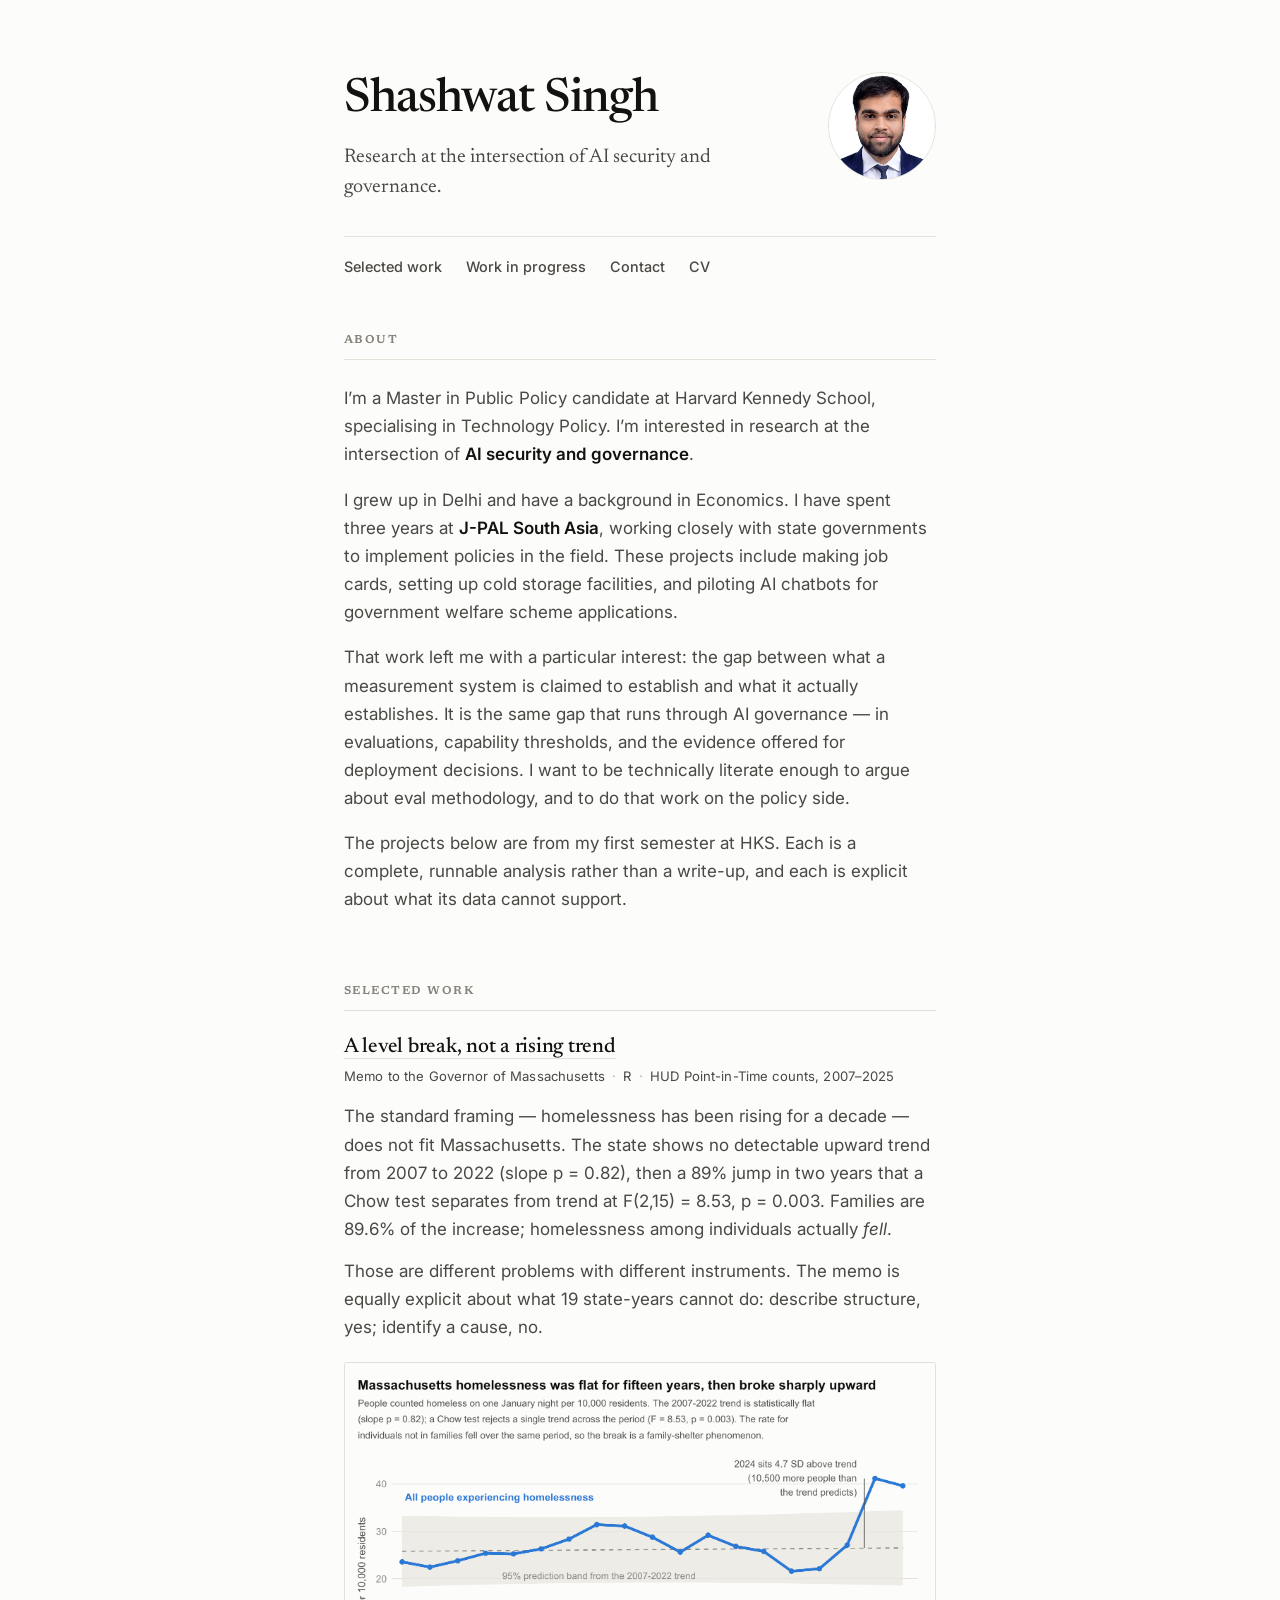
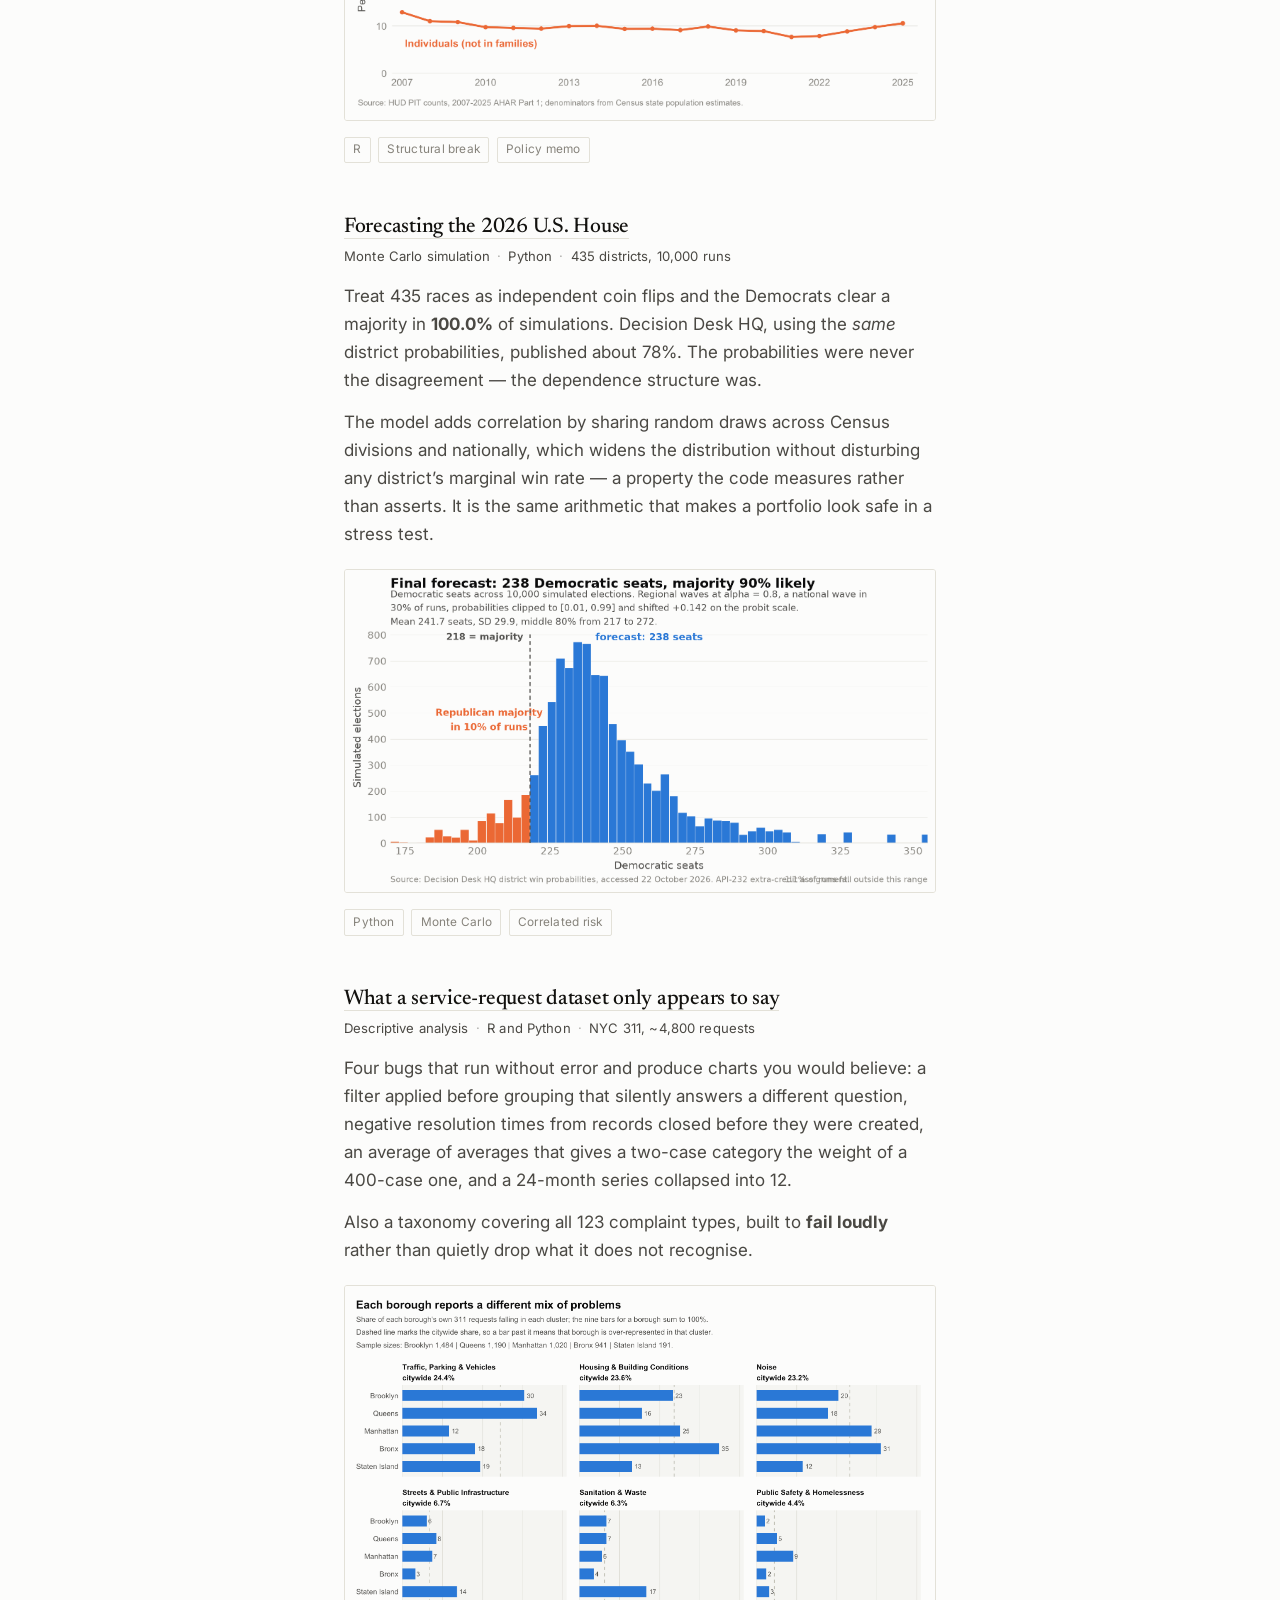
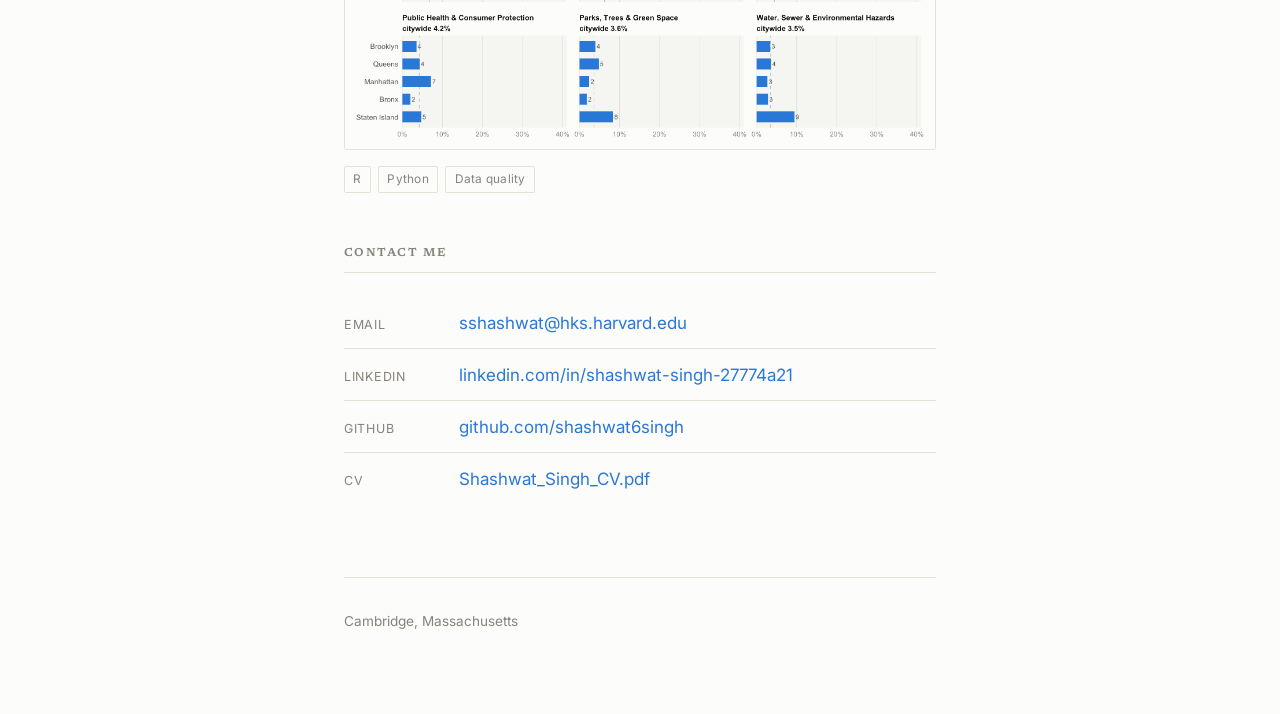
==== commit de6673c7: "Remove experience, education and publications sections; the CV covers them" ====
--- a/index.html
+++ b/index.html
@@ -31,7 +31,6 @@
   <nav class="nav">
     <a href="#work">Selected work</a>
     <a href="work-in-progress.html">Work in progress</a>
-    <a href="#experience">Experience</a>
     <a href="#contact">Contact</a>
     <a href="assets/Shashwat_Singh_CV.pdf">CV</a>
   </nav>
@@ -135,95 +134,6 @@
   </div>
 </section>
 
-<section id="experience">
-  <h2 class="label">Experience</h2>
-
-  <div class="role">
-    <div class="role-head">
-      <h3>Research Associate</h3>
-      <span class="years">2024&ndash;2026</span>
-    </div>
-    <p class="org">Abdul Latif Jameel Poverty Action Lab (J-PAL) South Asia &mdash; Bhubaneswar, India</p>
-    <ul>
-      <li>Designed and implemented a phone-audit monitoring system that found 65% inclusion errors in beneficiary verification for state welfare schemes.</li>
-      <li>Scaled that system to ten district call centres, training staff and drafting the protocols behind it.</li>
-      <li>Analysed survey and administrative data in R and Stata, writing reproducible code whose findings were used by principal investigators.</li>
-      <li>Served as day-to-day counterpart to the state Labour Department and an implementing NGO partner; briefed senior officials and translated quantitative findings into recommendations non-technical decision-makers could act on.</li>
-      <li>Hired, trained and managed twelve field staff; co-led registration pilots that enrolled 100 workers into a state benefits scheme, subsequently scaled across two counties.</li>
-    </ul>
-  </div>
-
-  <div class="role">
-    <div class="role-head">
-      <h3>Research Intern</h3>
-      <span class="years">2023&ndash;2024</span>
-    </div>
-    <p class="org">J-PAL South Asia &mdash; Patna, India</p>
-    <ul>
-      <li>Automated Stata scripts to flag real-time data inconsistencies, cutting resolution time by 40%.</li>
-      <li>Built and piloted the field instruments used to estimate programme treatment effects.</li>
-    </ul>
-  </div>
-
-  <div class="role">
-    <div class="role-head">
-      <h3>Research Intern</h3>
-      <span class="years">2019</span>
-    </div>
-    <p class="org">Delhi Integrated Multi Modal Transit System (DIMTS) &mdash; Delhi, India</p>
-    <ul>
-      <li>Assessed the economic feasibility of a standard-floor CNG bus by Monte Carlo simulation; the analysis found it infeasible and the pilot was not implemented.</li>
-      <li>Led a feeder-bus pilot aimed at last-mile connectivity in the Delhi NCR region.</li>
-    </ul>
-  </div>
-</section>
-
-<section id="education">
-  <h2 class="label">Education</h2>
-  <div class="role">
-    <div class="role-head">
-      <h3>Master in Public Policy</h3>
-      <span class="years">Expected 2028</span>
-    </div>
-    <p class="org">Harvard Kennedy School &mdash; concentration in Technology Policy</p>
-    <ul>
-      <li>Computational Policy Analysis; Big Tech, Competition Policy &amp; AI; Policy Design &amp; Delivery.</li>
-      <li>AI &amp; Tech Policy Caucus; Consulting Club at HKS.</li>
-    </ul>
-  </div>
-  <div class="role">
-    <div class="role-head">
-      <h3>M.A. Economics</h3>
-      <span class="years">2023</span>
-    </div>
-    <p class="org">South Asian University, New Delhi &mdash; specialisation in Development Economics</p>
-    <ul>
-      <li>Thesis: the effect of bank mergers on Indian commercial bank efficiency, using data envelopment analysis and the Malmquist productivity index on panel data.</li>
-    </ul>
-  </div>
-  <div class="role">
-    <div class="role-head">
-      <h3>B.A. Economics</h3>
-      <span class="years">2021</span>
-    </div>
-    <p class="org">Hindu College, University of Delhi</p>
-  </div>
-</section>
-
-<section id="writing">
-  <h2 class="label">Writing</h2>
-  <div class="prose">
-    <p>
-      &ldquo;RBI Rate Hike, its Impact and the Road Ahead.&rdquo;
-      <em>The Great Western Journal</em>, 2023.
-    </p>
-    <p>
-      White paper on the economic feasibility of a standard-floor CNG-propelled bus in
-      Delhi. DIMTS, 2019.
-    </p>
-  </div>
-</section>
-
 <section id="contact">
   <h2 class="label">Contact me</h2>
   <ul class="contact-list">
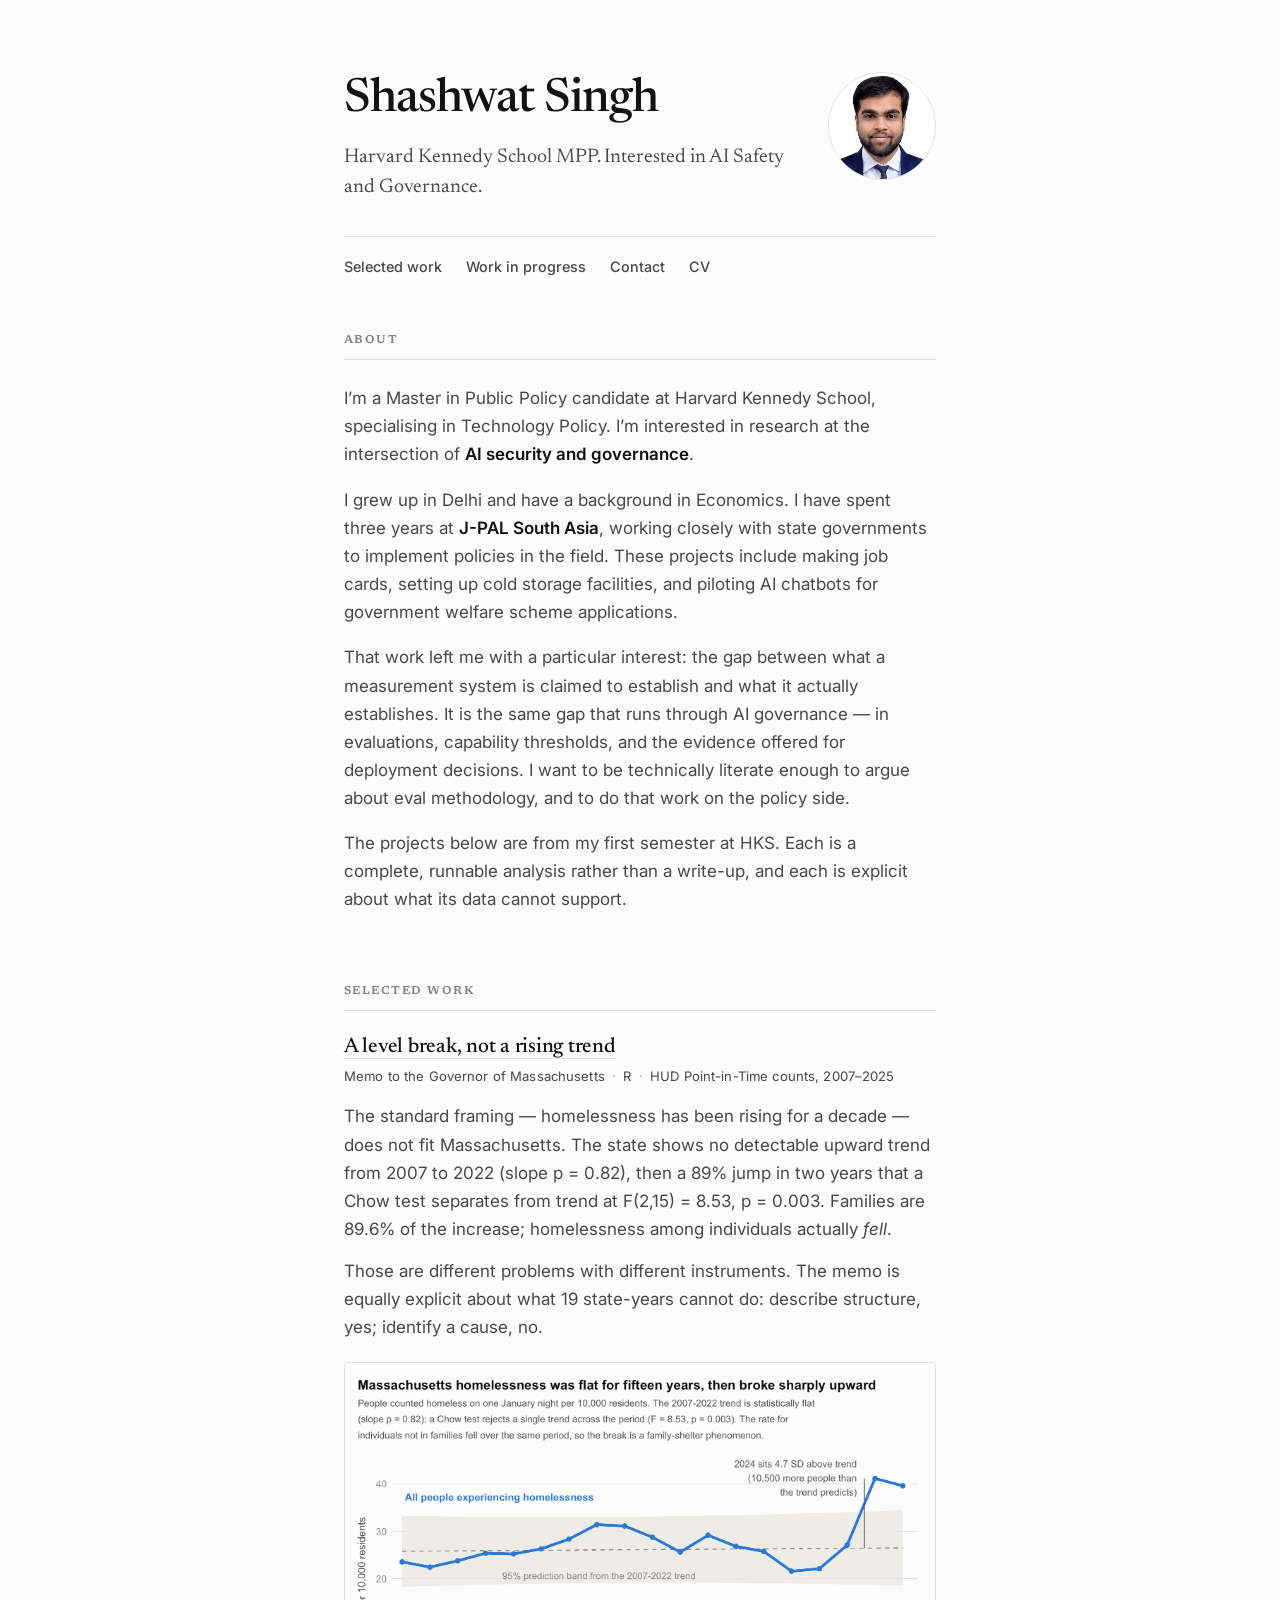
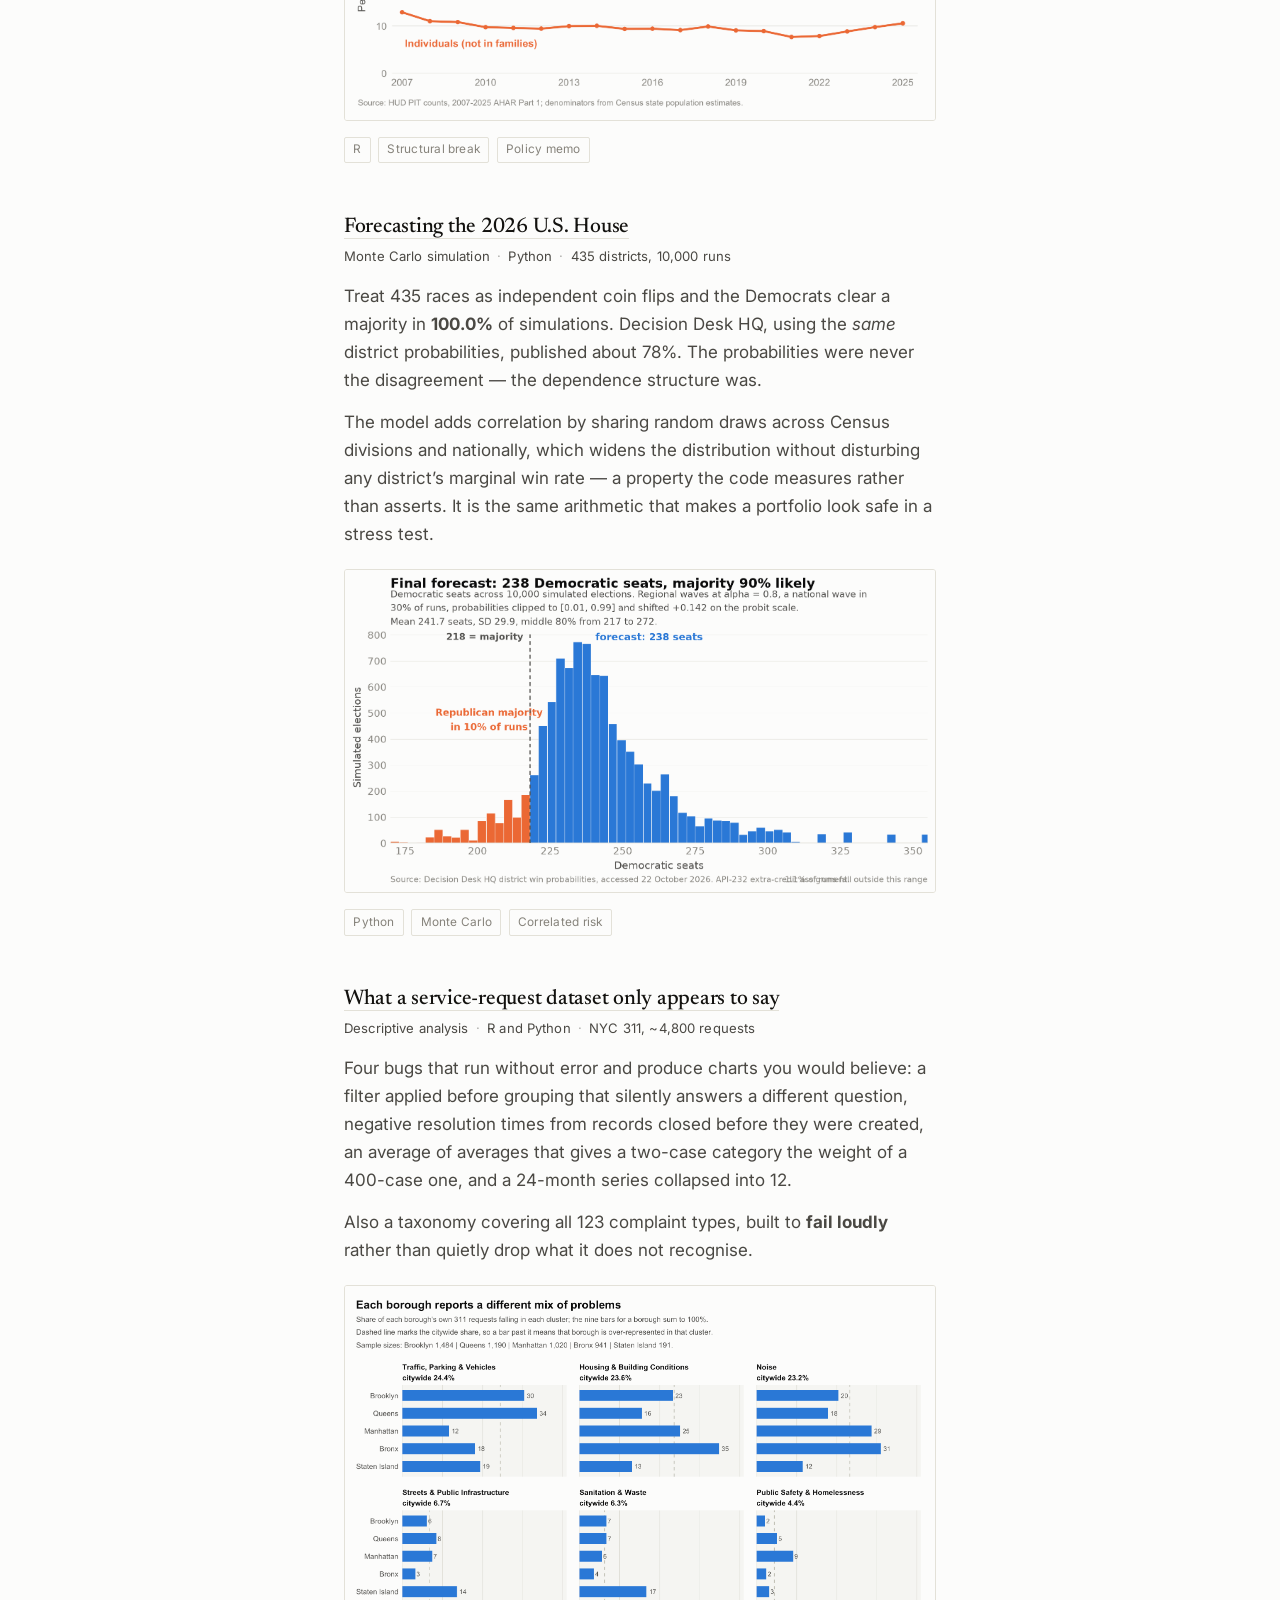
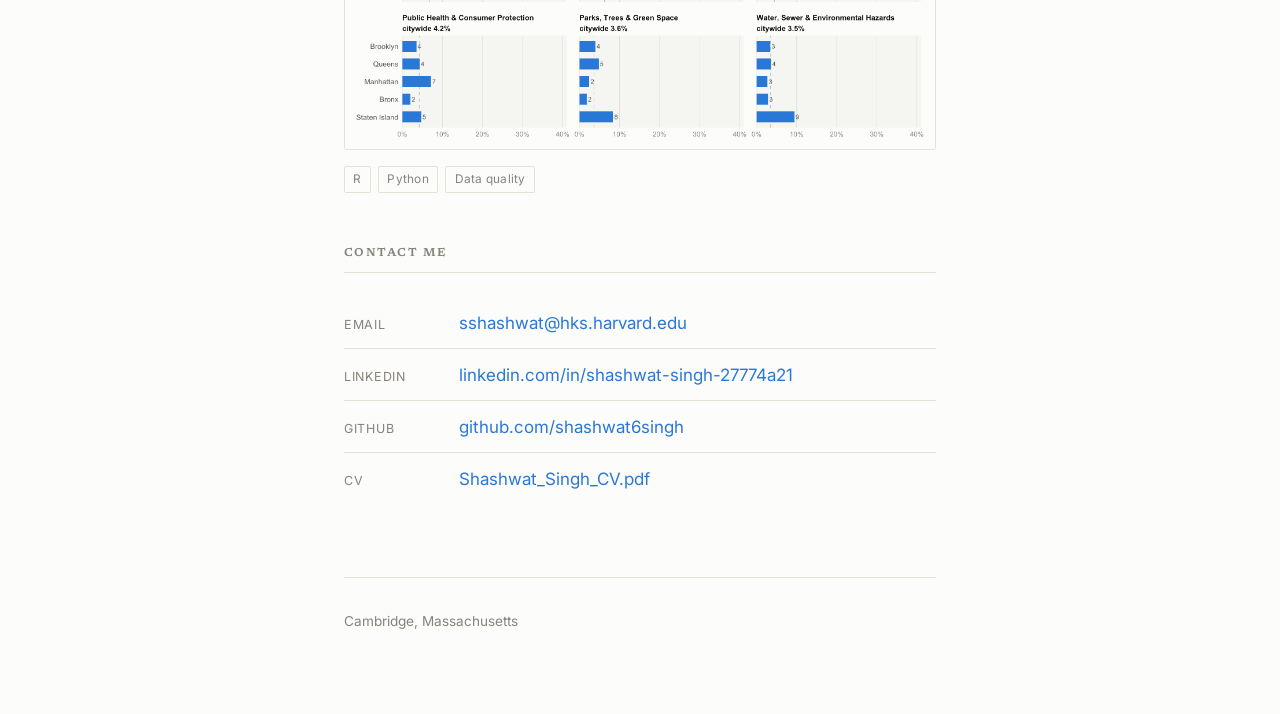
==== commit cd86c286: "Update bio line" ====
--- a/index.html
+++ b/index.html
@@ -4,9 +4,9 @@
 <meta charset="utf-8">
 <meta name="viewport" content="width=device-width, initial-scale=1">
 <title>Shashwat Singh</title>
-<meta name="description" content="Master in Public Policy candidate at Harvard Kennedy School, specialising in Technology Policy. Research at the intersection of AI security and governance.">
+<meta name="description" content="Harvard Kennedy School MPP. Interested in AI Safety and Governance.">
 <meta property="og:title" content="Shashwat Singh">
-<meta property="og:description" content="Research at the intersection of AI security and governance.">
+<meta property="og:description" content="Harvard Kennedy School MPP. Interested in AI Safety and Governance.">
 <meta property="og:image" content="https://shashwat6singh.github.io/assets/shashwat.jpg">
 <meta property="og:type" content="website">
 <link rel="preconnect" href="https://fonts.googleapis.com">
@@ -22,7 +22,7 @@
     <div class="id-text">
       <h1>Shashwat Singh</h1>
       <p class="standfirst">
-        Research at the intersection of AI security and governance.
+        Harvard Kennedy School MPP. Interested in AI Safety and Governance.
       </p>
     </div>
     <img class="portrait" src="assets/shashwat.jpg" width="108" height="108"
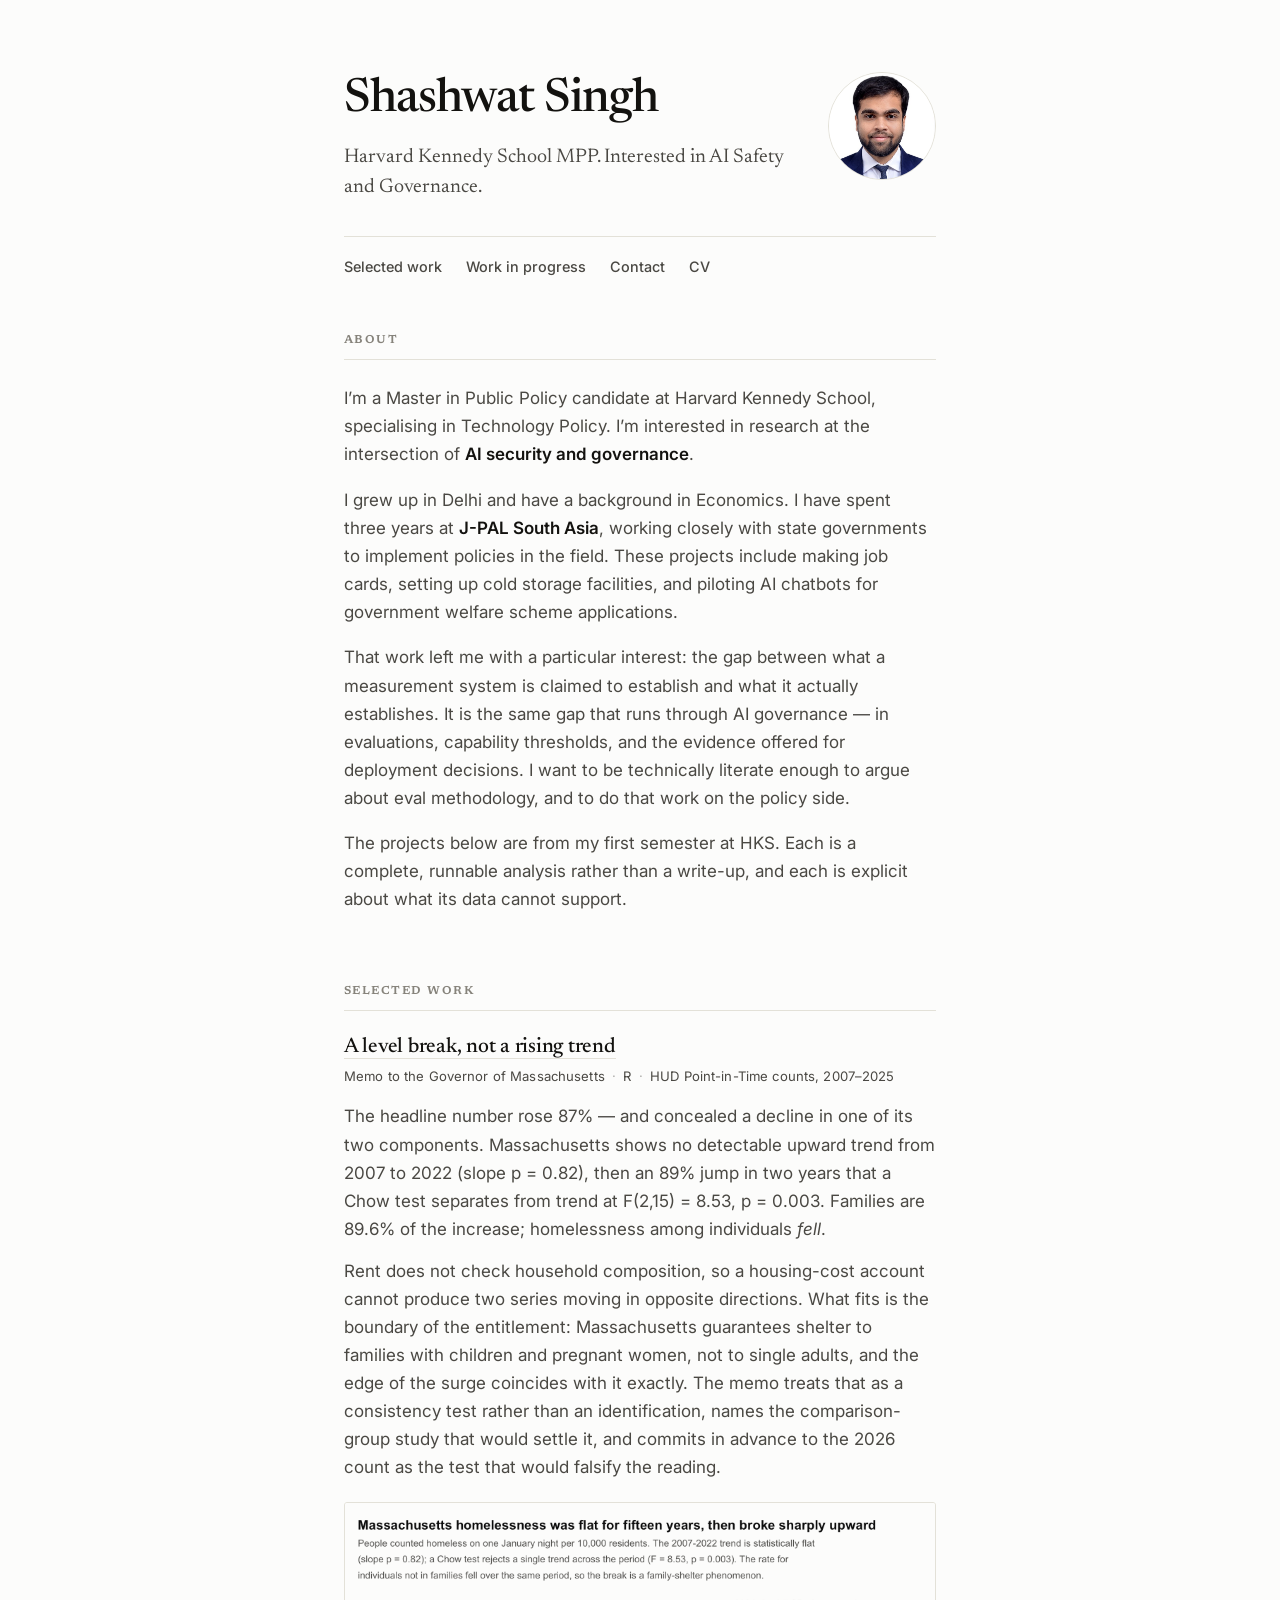
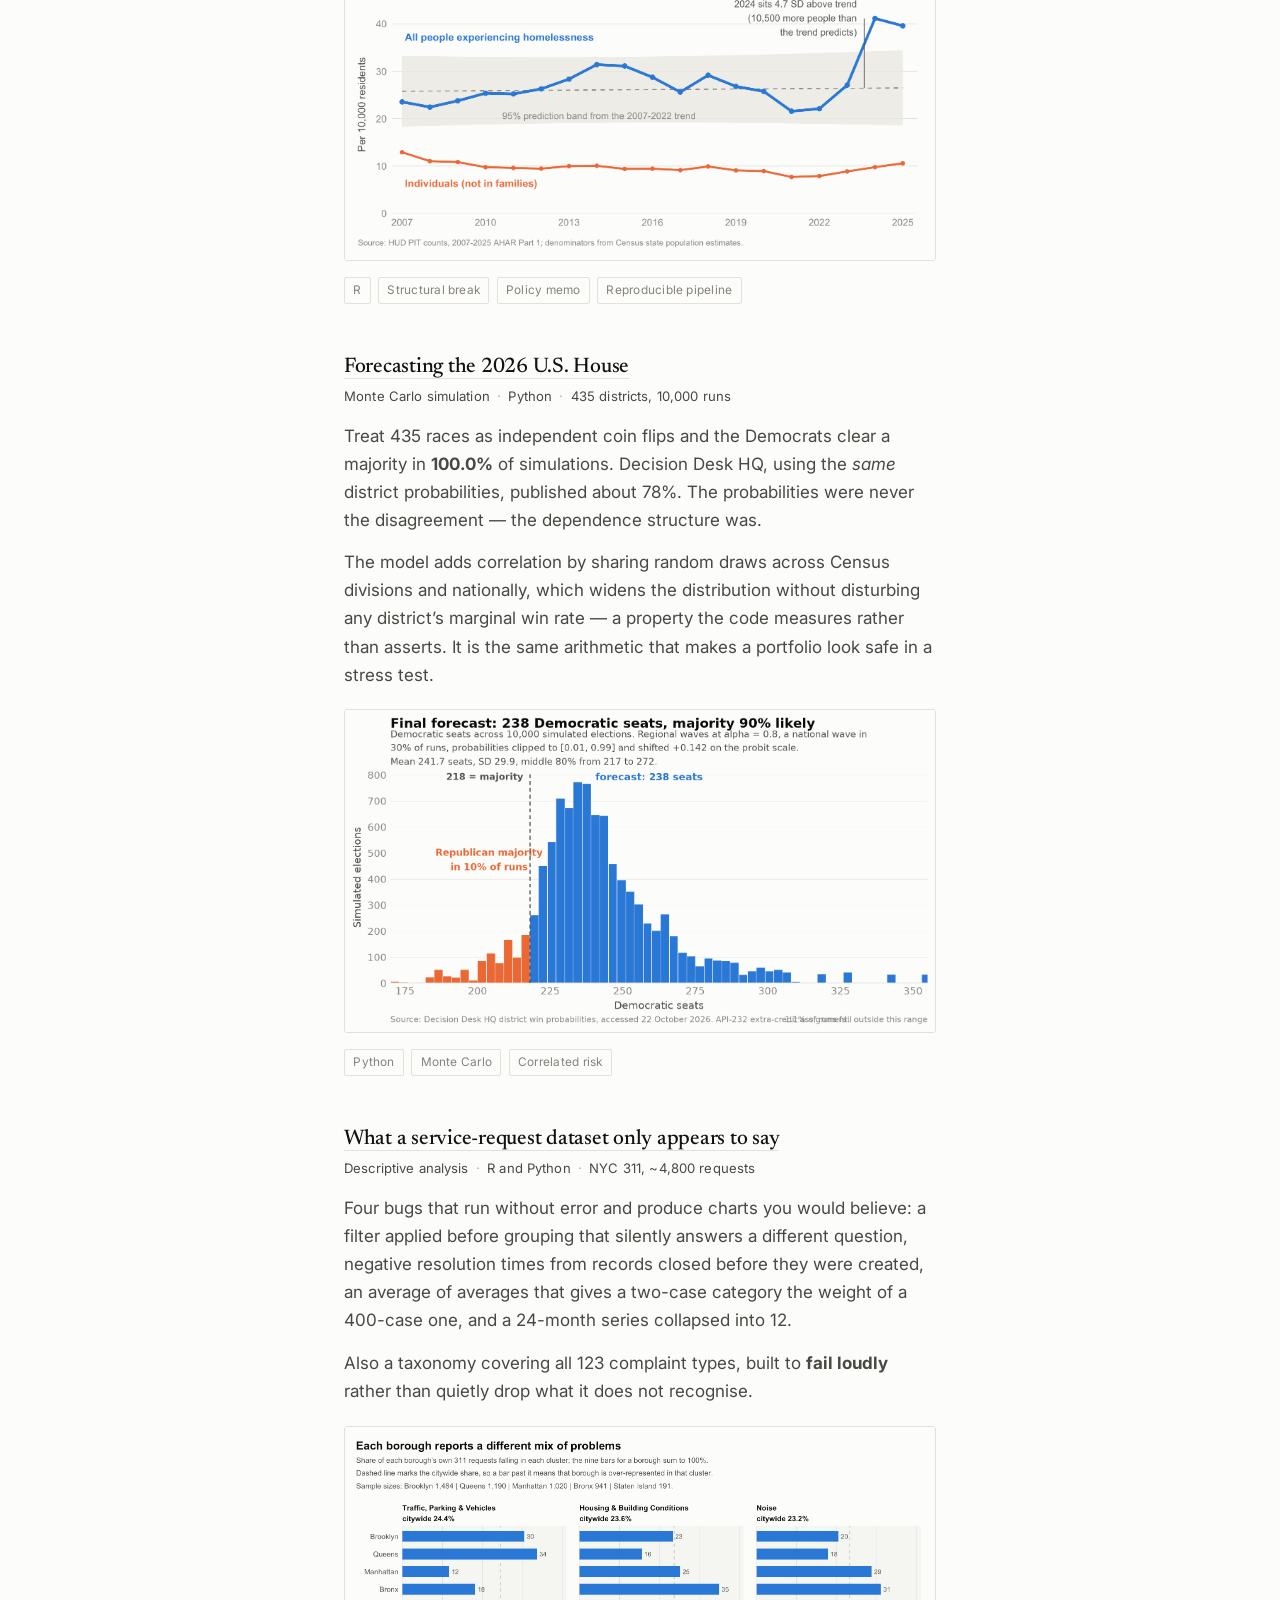
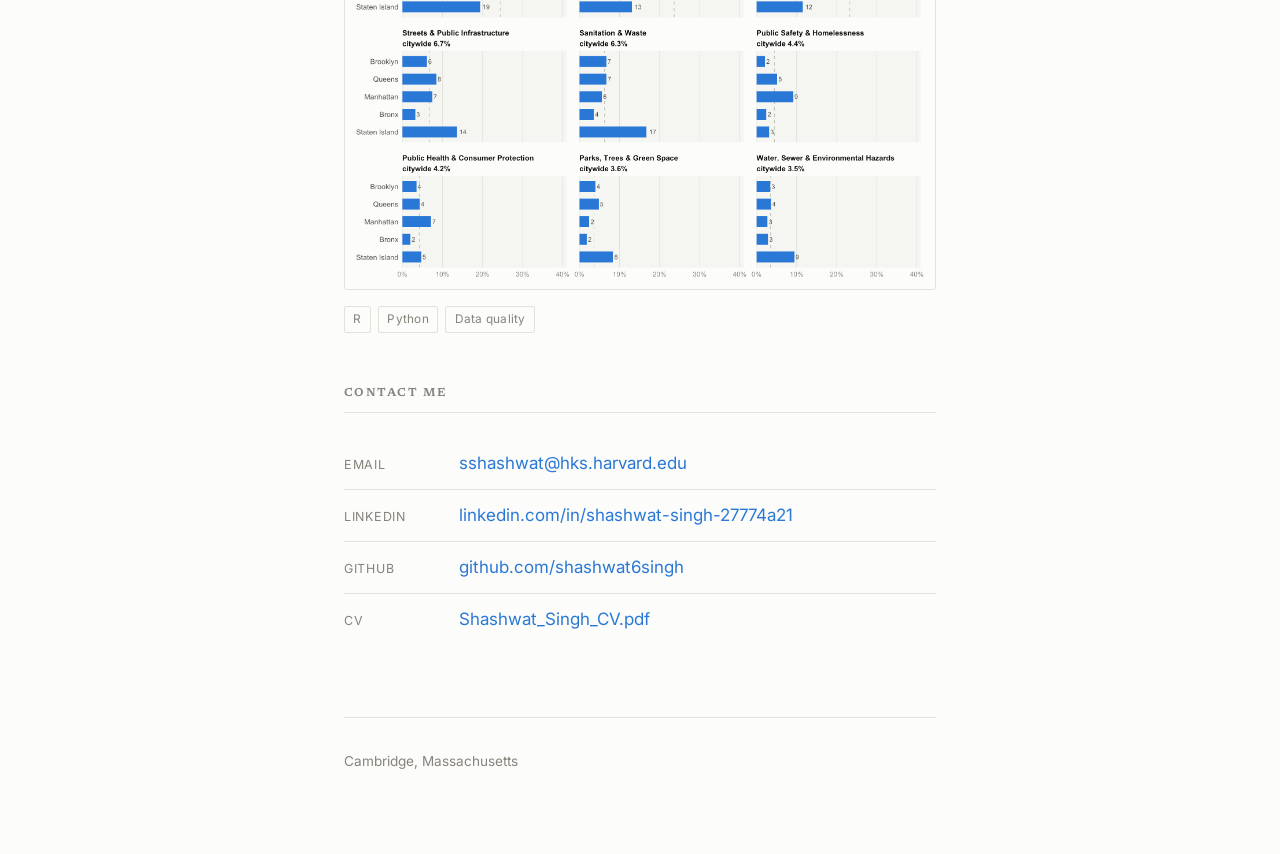
==== commit e8fe5205: "Rewrite homelessness card to match the extended memo" ====
--- a/index.html
+++ b/index.html
@@ -73,21 +73,25 @@
       <h3><a href="https://github.com/shashwat6singh/ma-homelessness-trend-break">A level break, not a rising trend</a></h3>
       <p class="meta">Memo to the Governor of Massachusetts<span class="dot">&middot;</span>R<span class="dot">&middot;</span>HUD Point-in-Time counts, 2007&ndash;2025</p>
       <p>
-        The standard framing &mdash; homelessness has been rising for a decade &mdash; does not
-        fit Massachusetts. The state shows no detectable upward trend from 2007 to 2022
-        (slope p = 0.82), then a 89% jump in two years that a Chow test separates from
-        trend at F(2,15) = 8.53, p = 0.003. Families are 89.6% of the increase; homelessness
-        among individuals actually <em>fell</em>.
+        The headline number rose 87% &mdash; and concealed a decline in one of its two
+        components. Massachusetts shows no detectable upward trend from 2007 to 2022
+        (slope p = 0.82), then an 89% jump in two years that a Chow test separates from
+        trend at F(2,15) = 8.53, p = 0.003. Families are 89.6% of the increase;
+        homelessness among individuals <em>fell</em>.
       </p>
       <p>
-        Those are different problems with different instruments. The memo is equally
-        explicit about what 19 state-years cannot do: describe structure, yes; identify a
-        cause, no.
+        Rent does not check household composition, so a housing-cost account cannot
+        produce two series moving in opposite directions. What fits is the boundary of
+        the entitlement: Massachusetts guarantees shelter to families with children and
+        pregnant women, not to single adults, and the edge of the surge coincides with
+        it exactly. The memo treats that as a consistency test rather than an
+        identification, names the comparison-group study that would settle it, and
+        commits in advance to the 2026 count as the test that would falsify the reading.
       </p>
       <a class="thumb" href="https://github.com/shashwat6singh/ma-homelessness-trend-break">
         <img src="assets/homelessness.png" alt="Massachusetts homelessness rate per 10,000 residents, 2007 to 2025, flat until 2022 then breaking sharply above the pre-2023 prediction band" loading="lazy">
       </a>
-      <div class="tags"><span class="tag">R</span><span class="tag">Structural break</span><span class="tag">Policy memo</span></div>
+      <div class="tags"><span class="tag">R</span><span class="tag">Structural break</span><span class="tag">Policy memo</span><span class="tag">Reproducible pipeline</span></div>
     </article>
 
     <article class="item">
